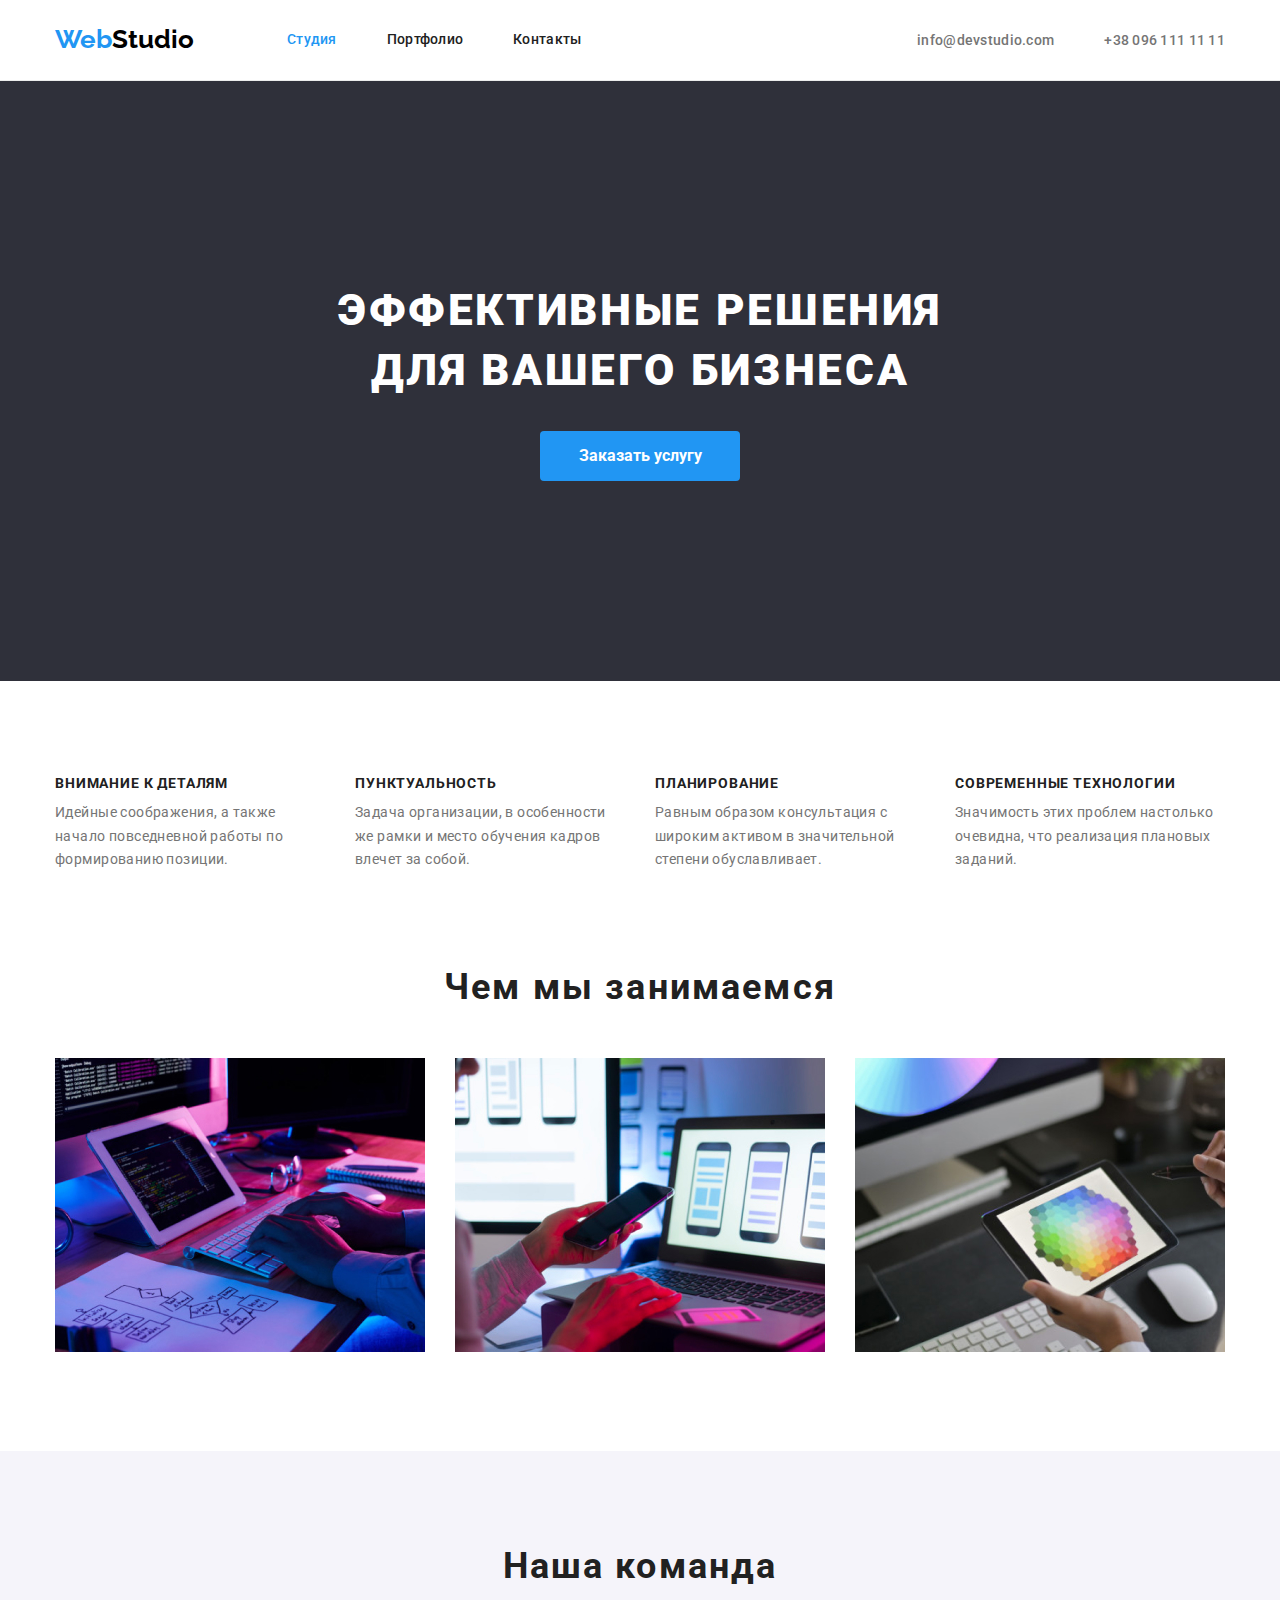
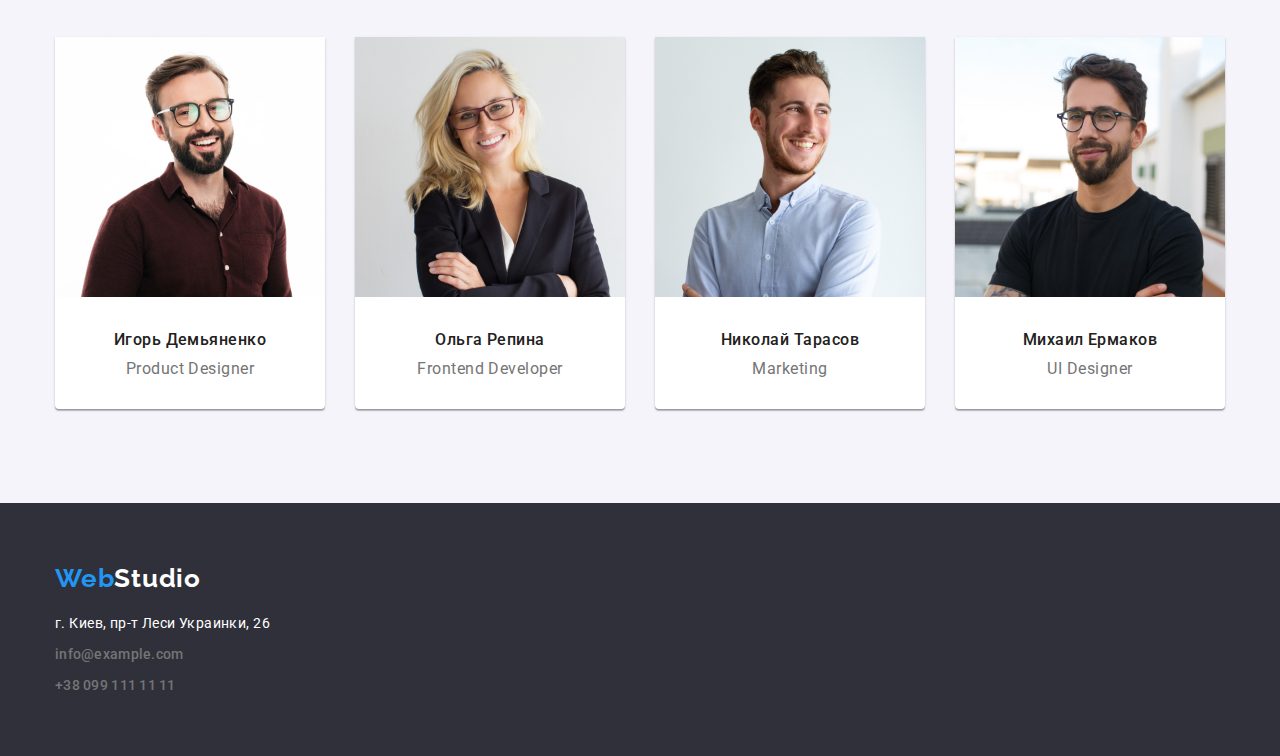
==== index.html @ 356b20d4 "Початок роботи" ====
<!DOCTYPE html>
<html lang="ru">
    <head>
        <meta charset="UTF-8" />
        <meta http-equiv="X-UA-Compatible" content="IE=edge" />
        <meta name="viewport" content="width=device-width, initial-scale=1.0" />
        <title>Document</title>
        <link
            href="https://fonts.googleapis.com/css2?family=Raleway:wght@700&family=Roboto:wght@400;500;700;900&display=swap"
            rel="stylesheet"
        />
        <link
            rel="stylesheet"
            href="https://cdnjs.cloudflare.com/ajax/libs/modern-normalize/1.0.0/modern-normalize.min.css"
        />
        <link rel="stylesheet" href="./css/styles.css" />
    </head>
    <body>
        <header class="page-header">
            <div class="container">
                <nav class="main-nav">
                    <a href="./index.html" class="logo"
                        ><span class="accent">Web</span>Studio</a
                    >

                    <ul class="site-nav">
                        <li class="site-item">
                            <a href="./index.html" class="link current"
                                >Студия</a
                            >
                        </li>
                        <li class="site-item">
                            <a href="./portfolio.html" class="link"
                                >Портфолио</a
                            >
                        </li>
                        <li class="site-item">
                            <a href="" class="link">Контакты</a>
                        </li>
                    </ul>
                    <ul class="contacts-nav">
                        <li class="contacts-item">
                            <a href="mailto:info@devstudio.com"
                                >info@devstudio.com</a
                            >
                        </li>
                        <li class="contacts-item">
                            <a href="tel:+380961111111">+38 096 111 11 11</a>
                        </li>
                    </ul>
                </nav>
            </div>
        </header>
        <main>
            <section class="hero-section">
                <div class="container">
                    <h1 class="hero-hover">
                        ЭФФЕКТИВНЫЕ РЕШЕНИЯ<br />
                        ДЛЯ ВАШЕГО БИЗНЕСА
                    </h1>
                    <button type="button" class="button-primary">
                        Заказать услугу
                    </button>
                </div>
            </section>
            <section class="properties-section">
                <div class="container">
                    <ul class="properties-list">
                        <li class="properties-item">
                            <div class="properties-details">
                                <h2 class="properties-section-title">
                                    ВНИМАНИЕ К ДЕТАЛЯМ
                                </h2>
                                <p class="properties-section-text">
                                    Идейные соображения, а также начало
                                    повседневной работы по формированию позиции.
                                </p>
                            </div>
                        </li>
                        <li class="properties-item">
                            <div class="properties-details">
                                <h2 class="properties-section-title">
                                    ПУНКТУАЛЬНОСТЬ
                                </h2>
                                <p class="properties-section-text">
                                    Задача организации, в особенности же рамки и
                                    место обучения кадров влечет за собой.
                                </p>
                            </div>
                        </li>
                        <li class="properties-item">
                            <div class="properties-details">
                                <h2 class="properties-section-title">
                                    ПЛАНИРОВАНИЕ
                                </h2>
                                <p class="properties-section-text">
                                    Равным образом консультация с широким
                                    активом в значительной степени
                                    обуславливает.
                                </p>
                            </div>
                        </li>
                        <li class="properties-item">
                            <div class="properties-details">
                                <h2 class="properties-section-title">
                                    СОВРЕМЕННЫЕ ТЕХНОЛОГИИ
                                </h2>
                                <p class="properties-section-text">
                                    Значимость этих проблем настолько очевидна,
                                    что реализация плановых заданий.
                                </p>
                            </div>
                        </li>
                    </ul>
                </div>
            </section>
            <section class="what-we-do">
                <div class="container">
                    <h2 class="info-hover">Чем мы занимаемся</h2>
                    <ul class="pictures">
                        <li class="picture">
                            <img
                                src="images/box1.jpg"
                                alt="Планшет и клавиатура"
                                width="370"
                                height="294"
                            />
                        </li>
                        <li class="picture">
                            <img
                                src="images/box2.jpg"
                                alt="Смартфон и ноутбук"
                                width="370"
                                height="294"
                            />
                        </li>
                        <li class="picture">
                            <img
                                src="images/box3.jpg"
                                alt="Планшет в руках"
                                width="370"
                                height="294"
                            />
                        </li>
                    </ul>
                </div>
            </section>
            <section class="our-team">
                <div class="container">
                    <h2 class="team-hover">Наша команда</h2>
                    <ul class="team">
                        <li class="co-worker">
                            <img
                                src="images/Игорь-Демьяненко.jpg"
                                alt="Игорь Демьяненко"
                                width="270"
                                height="260"
                            />
                            <div class="info-content">
                                <h3 class="name-title">Игорь Демьяненко</h3>
                                <p class="profession">Product Designer</p>
                            </div>
                        </li>
                        <li class="co-worker">
                            <img
                                src="images/Ольга-Репина.jpg"
                                alt="Ольга Репина"
                                width="270"
                                height="260"
                            />
                            <div class="info-content">
                                <h3 class="name-title">Ольга Репина</h3>
                                <p class="profession">Frontend Developer</p>
                            </div>
                        </li>
                        <li class="co-worker">
                            <img
                                src="images/Николай-Тарасов.jpg"
                                alt="Николай Тарасов"
                                width="270"
                                height="260"
                            />
                            <div class="info-content">
                                <h3 class="name-title">Николай Тарасов</h3>
                                <p class="profession">Marketing</p>
                            </div>
                        </li>
                        <li class="co-worker">
                            <img
                                src="images/Михаил-Ермаков.jpg"
                                alt="Михаил Ермаков"
                                width="270"
                                height="260"
                            />
                            <div class="info-content">
                                <h3 class="name-title">Михаил Ермаков</h3>
                                <p class="profession">UI Designer</p>
                            </div>
                        </li>
                    </ul>
                </div>
            </section>
        </main>
        <footer class="page-footer">
            <div class="container">
                <div class="footer-decoration">
                    <a href="./index.html" class="logo"
                        ><span class="accent">Web</span>Studio</a
                    >

                    <address class="text">
                        <p class="footer-contacts-nav">
                            г. Киев, пр-т Леси Украинки, 26
                        </p>

                        <p class="footer-contacts-nav">
                            <a class="nav-link" href="mailto:info@example.com"
                                >info@example.com</a
                            >
                        </p>

                        <p class="footer-contacts-nav">
                            <a class="nav-link" href="tel:+380961111111"
                                >+38 099 111 11 11</a
                            >
                        </p>
                    </address>
                </div>
            </div>
        </footer>
    </body>
</html>
---- css/styles.css ----
/* цвет основного текста #212121 */
/* вторичный цвет текста #757575 */
/* белый #FFFFFF */
/* акцент #2196F3 */
/* чорный текст логотипа #000000 */

:root {
    --primary-text-color: #212121;
    --title-text-color: #212121;
    --subtitle-text-color: #757575;
    --accent-color: #2196f3;
    --body-backgrownd: #ffffff;
    --footer-backgrownd: #2f303a;
    --footer-text-color: #ffffff;
    --button-backgrownd: #f5f4fa;
}

body {
    background-color: var(--body-backgrownd);
    color: var(--primary-text-color);
    font-family: 'Roboto', 'Nunito', sans-serif;
    margin-left: auto;
    margin-right: auto;
}

.container {
    box-sizing: border-box;
    width: 1200px;
    padding-right: 15px;
    padding-left: 15px;

    margin-left: auto;
    margin-right: auto;
}
/* Хедер */

.page-header {
    border-bottom: 1px solid #ececec;
}

.main-nav {
    display: flex;
    align-items: center;
}

.logo {
    color: #000000;
    font-family: Raleway, sans-serif;
    font-weight: bold;
    font-size: 26px;
    line-height: 1.2;
    text-decoration: none;
}

.logo > .accent {
    color: var(--accent-color);
}

.site-nav {
    display: flex;
    list-style-type: none;
    margin-left: 93px;
    margin-top: 0px;
    margin-bottom: 0px;
    padding-left: 0px;
}

.contacts-nav {
    display: flex;
    margin-left: auto;
    list-style-type: none;
}

.contacts-nav .contacts-item + .contacts-item {
    margin-left: 50px;
}

.site-item {
    margin-right: 50px;
}
.site-nav .site-item:last-child {
    margin-right: 0;
}
.site-nav a {
    display: block;
    color: var(--title-text-color);
    font-family: Roboto;
    font-weight: 500;
    font-size: 14px;
    line-height: 1.14;
    letter-spacing: 0.02em;
    text-decoration: none;
    padding-bottom: 32px;
    padding-top: 32px;
}
.site-nav a:hover {
    color: var(--accent-color);
}

.site-nav a:focus {
    color: var(--accent-color);
}

.site-nav .link.current {
    color: var(--accent-color);
}
.contacts-nav a {
    color: var(--subtitle-text-color);
    font-family: Roboto;
    font-weight: 500;
    font-size: 14px;
    line-height: 1.14;
    letter-spacing: 0.02em;
    text-decoration: none;
}

.contacts-nav a:hover {
    color: var(--accent-color);
}

/* Hero Section*/

.hero-section {
    background-color: var(--footer-backgrownd);
    text-align: center;
    display: flex;
    justify-content: center;
    align-items: center;
}

.hero-hover {
    color: #ffffff;
    font-style: normal;
    font-weight: 900;
    font-size: 44px;
    line-height: 1.36;
    letter-spacing: 0.06em;
    margin-top: 200px;
    margin-bottom: 30px;
}

/*Prorerties*/

.properties-list {
    list-style-type: none;
    display: flex;
    margin-top: 0px;
    margin-bottom: 0px;
    padding-left: 0px;
    padding-top: 94px;
    padding-bottom: 94px;
    justify-content: space-between;
}

.properties-item {
    padding-right: 30px;
}
.properties-list .properties-item:last-child {
    padding-right: 0px;
}
.properties-section-title {
    color: var(--title-text-color);
    font-weight: bold;
    font-size: 14px;
    line-height: 1.17;
    letter-spacing: 0.06em;
    margin-top: 0px;
    margin-bottom: 10px;
}
.properties-section-text {
    color: var(--subtitle-text-color);
    font-size: 14px;
    line-height: 1.7;
    letter-spacing: 0.03em;
    margin: 0px;
}
.properties-details {
    width: 270px;
}

/*What we do*/

.info-hover {
    color: var(--title-text-color);
    font-style: normal;
    font-weight: 700;
    font-size: 36px;
    line-height: 1.17;
    letter-spacing: 0.06em;
    text-align: center;

    padding-bottom: 50px;
    margin-top: 0px;
    margin-bottom: 0px;
}
.pictures {
    list-style-type: none;
    display: flex;
    padding-left: 0px;
    margin-bottom: 0px;
    margin-top: 0px;
    padding-bottom: 94px;
}

.picture {
    padding-right: 30px;
    padding-left: 0px;
}

.pictures .picture:last-child {
    padding-right: 0px;
}

/*Our team*/

.our-team {
    background-color: #f5f4fa;
}

.team-hover {
    color: var(--title-text-color);
    font-style: normal;
    font-weight: 700;
    font-size: 36px;
    line-height: 1.17;
    letter-spacing: 0.06em;
    text-align: center;
    margin-top: 0px;
    margin-bottom: 50px;
    padding-top: 94px;
}
.team {
    list-style-type: none;
    display: flex;
    margin-top: 0px;
    margin-bottom: 0px;
    padding-left: 0px;
    padding-bottom: 94px;
}

.team .co-worker:last-child {
    margin-right: 0px;
}

.co-worker {
    margin-right: 30px;
    background-color: #ffffff;
    box-shadow: 0px 1px 3px rgba(0, 0, 0, 0.12), 0px 1px 1px rgba(0, 0, 0, 0.14),
        0px 2px 1px rgba(0, 0, 0, 0.2);
    border-radius: 0px 0px 4px 4px;
}

.info-content {
    display: flex;
    flex-direction: column;
    align-items: center;
}
.name-title {
    color: var(--title-text-color);
    font-style: normal;
    font-weight: 500;
    font-size: 16px;
    line-height: 1.17;
    letter-spacing: 0.03em;
    display: inline-block;
    margin-top: 30px;
    margin-bottom: 10px;
}

.profession {
    color: var(--subtitle-text-color);
    font-style: normal;
    font-weight: normal;
    font-size: 16px;
    line-height: 1.17;
    letter-spacing: 0.03em;
    margin-top: 0px;
    margin-bottom: 30px;
}

/* Button */
.button {
    color: var(--title-text-color);
    background-color: var(--button-backgrownd);
    font-weight: 500;
    font-size: 16px;
    line-height: 1.62;
    cursor: pointer;
    border-radius: 4px;
    padding-left: 22px;
    padding-right: 22px;
    padding-top: 6px;
    padding-bottom: 6px;
    border: 0px;
}
.button:hover,
.button:focus {
    color: #ffffff;
    background-color: var(--accent-color);
}

.button-primary {
    color: #ffffff;
    background-color: var(--accent-color);
    font-weight: 700;
    font-size: 16px;
    line-height: 1.87;
    cursor: pointer;
    width: 200px;
    border-radius: 4px;
    border: none;
    display: flexbox;
    margin-bottom: 200px;
    padding-top: 10px;
    padding-bottom: 10px;
}

.portfolio-button {
    padding-right: 8px;
    border-radius: 4px;
}

/*Footer*/

.page-footer {
    background-color: var(--footer-backgrownd);
}

.footer-decoration {
    padding-top: 60px;
    padding-bottom: 60px;
}
.footer-decoration > .logo {
    color: var(--footer-text-color);
    font-family: Raleway;
    font-weight: bold;
    font-size: 26px;
    line-height: 1.17;
    letter-spacing: 0.03em;
}
.footer-decoration > .text {
    color: var(--footer-text-color);
    font-style: normal;
    font-size: 14px;
    line-height: 1.55;
    letter-spacing: 0.03em;
}
.text {
    display: flex;
    flex-direction: column;
}
.text .footer-contacts-nav:last-child {
    padding-bottom: 0px;
}
.text .footer-contacts-nav:first-child {
    padding-top: 20px;
}
.footer-decoration > .contacts-nav {
    color: rgba(255, 255, 255, 0.6);
    font-style: normal;
    font-weight: normal;
    font-size: 14px;
    line-height: 1.7;
    letter-spacing: 0.03em;
}
.footer-contacts-nav a {
    color: var(--subtitle-text-color);
    font-family: Roboto;
    font-weight: 500;
    font-size: 14px;
    line-height: 1.14;
    letter-spacing: 0.02em;
    text-decoration: none;
    padding-bottom: 9px;
    margin-bottom: 9px;
}

.footer-contacts-nav {
    padding-left: 0px;
    list-style-type: none;
    margin-bottom: 0px;
    margin-top: 0px;
    padding-bottom: 9px;
}

.footer-contacts-nav .nav-link:last-child {
    padding-bottom: 0px;
}

.footer-list .footer-contacts-nav:last-child {
    padding-bottom: 0px;
}

.footer-list:first-child {
    color: var(--footer-text-color);
    font-style: normal;
    font-size: 14px;
    line-height: 1.7;
    letter-spacing: 0.03em;
}

.footer-contacts-nav a:hover {
    color: var(--accent-color);
}

.footer-list {
    display: flex;
    flex-direction: column;
    margin-bottom: 0px;
    padding-top: 20px;
}

/*Portfolio buttons*/

.portfolio-buttons {
    list-style-type: none;
    display: flex;
    justify-content: center;
    width: 1170px;
    padding-top: 94px;
    padding-bottom: 50px;
    margin-top: 0px;
    margin-bottom: 0px;
    padding-left: 0px;
}
.portfolio-button {
    padding-left: 8px;
    padding-right: 0px;
}
.portfolio-buttons .portfolio-button:first-child {
    padding-left: 0px;
}

/*Portfolio*/

.portfolio-list {
    list-style-type: none;
    display: flex;
    flex-wrap: wrap;
    padding-left: 0px;
    margin-top: 0px;
    margin-bottom: 0px;
    padding-bottom: 94px;
}

.portfolio-item {
    width: 370px;
    margin-right: 30px;
    margin-bottom: 30px;
}
.portfolio-item:nth-child(3n) {
    margin-right: 0;
}

.portfolio-item:nth-last-child(-n + 3) {
    margin-bottom: 0px;
}

.portfolio-card-title {
    color: var(--title-text-color);
    font-weight: bold;
    font-size: 18px;
    line-height: 2;
    letter-spacing: 0.06em;
    margin: 0px;
}

.portfolio-card-subtitle {
    color: var(--subtitle-text-color);
    font-size: 16px;
    line-height: 1.9;
    letter-spacing: 0.03em;
    margin: 0px;
}

.portfolio a {
    text-decoration: none;
}

.visually-hidden {
    margin: 0px;
}

.card-content {
    background: #ffffff;
    border-bottom: 1px solid #eeeeee;
    border-left: 1px solid #eeeeee;
    border-right: 1px solid #eeeeee;
    box-sizing: border-box;
    padding-left: 24px;
    padding-right: 24px;
    padding-top: 20px;
    padding-bottom: 20px;
}

.card-image {
    display: block;
}
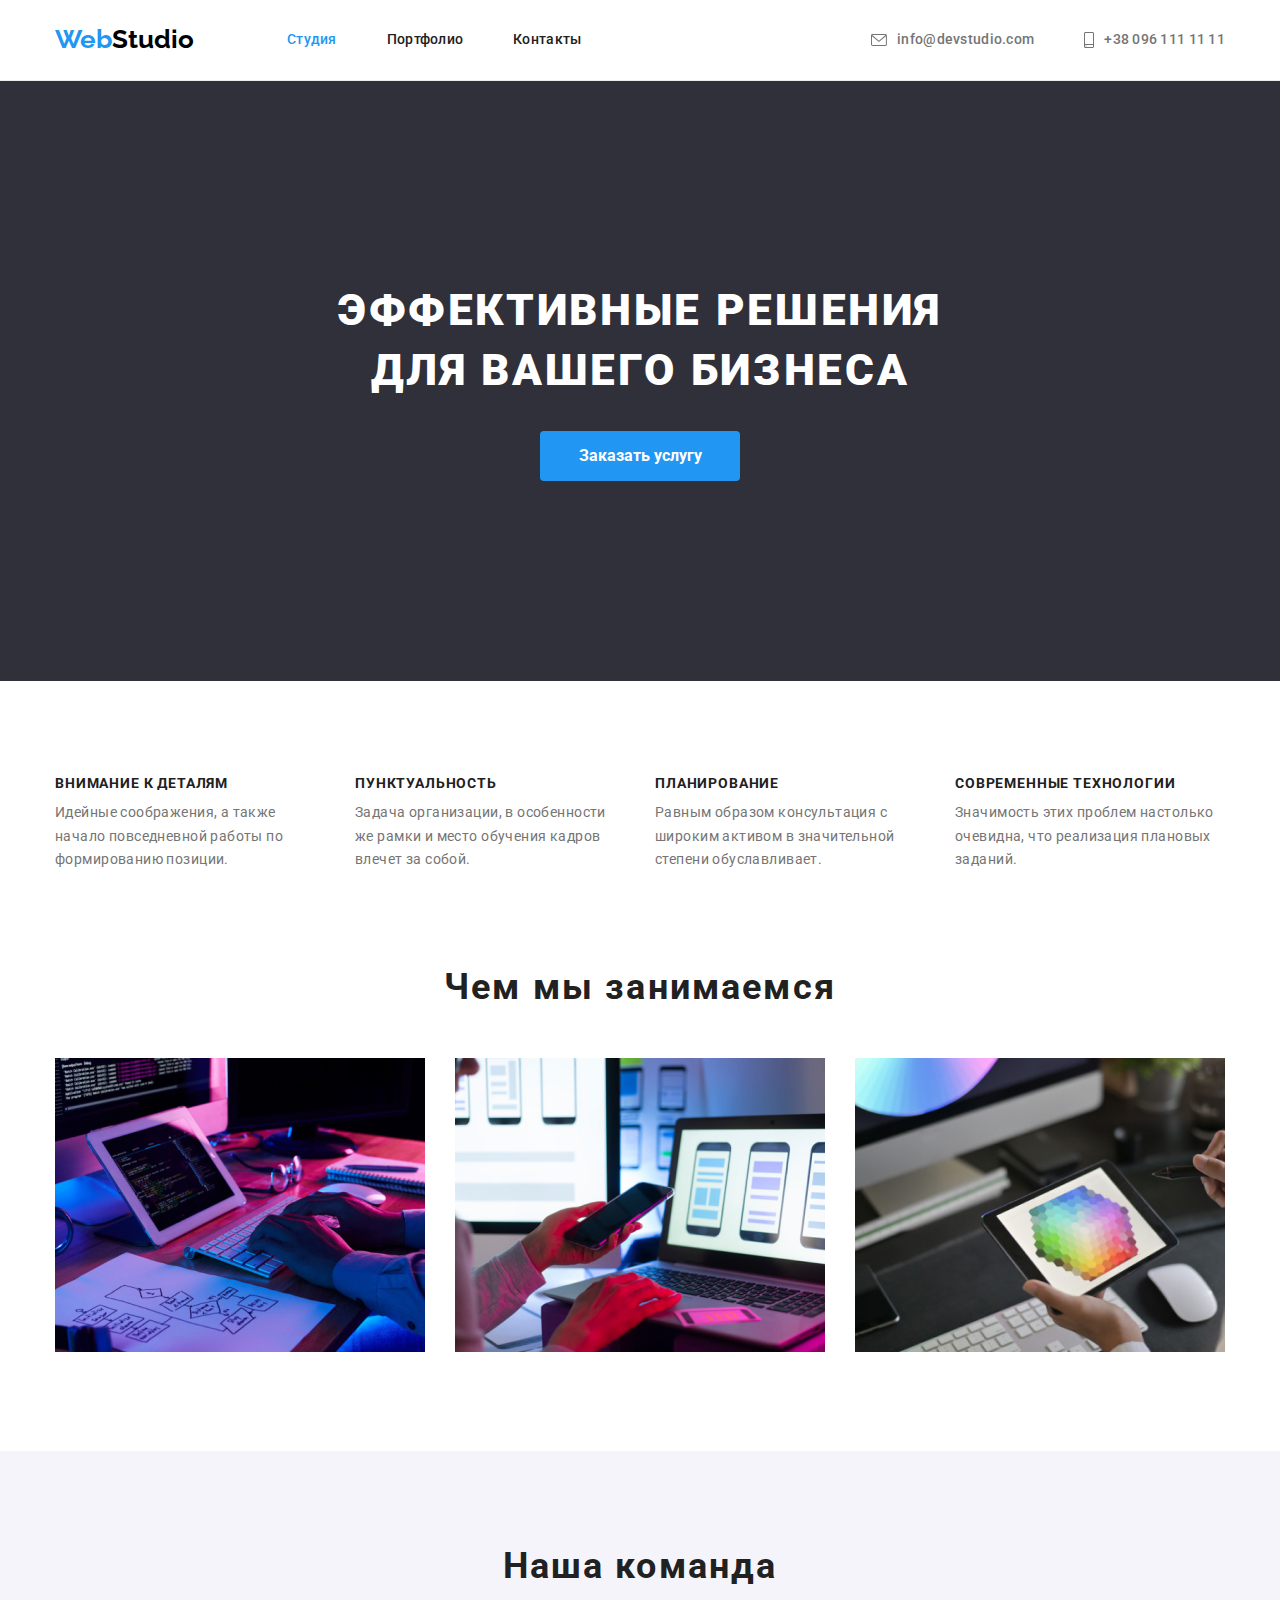
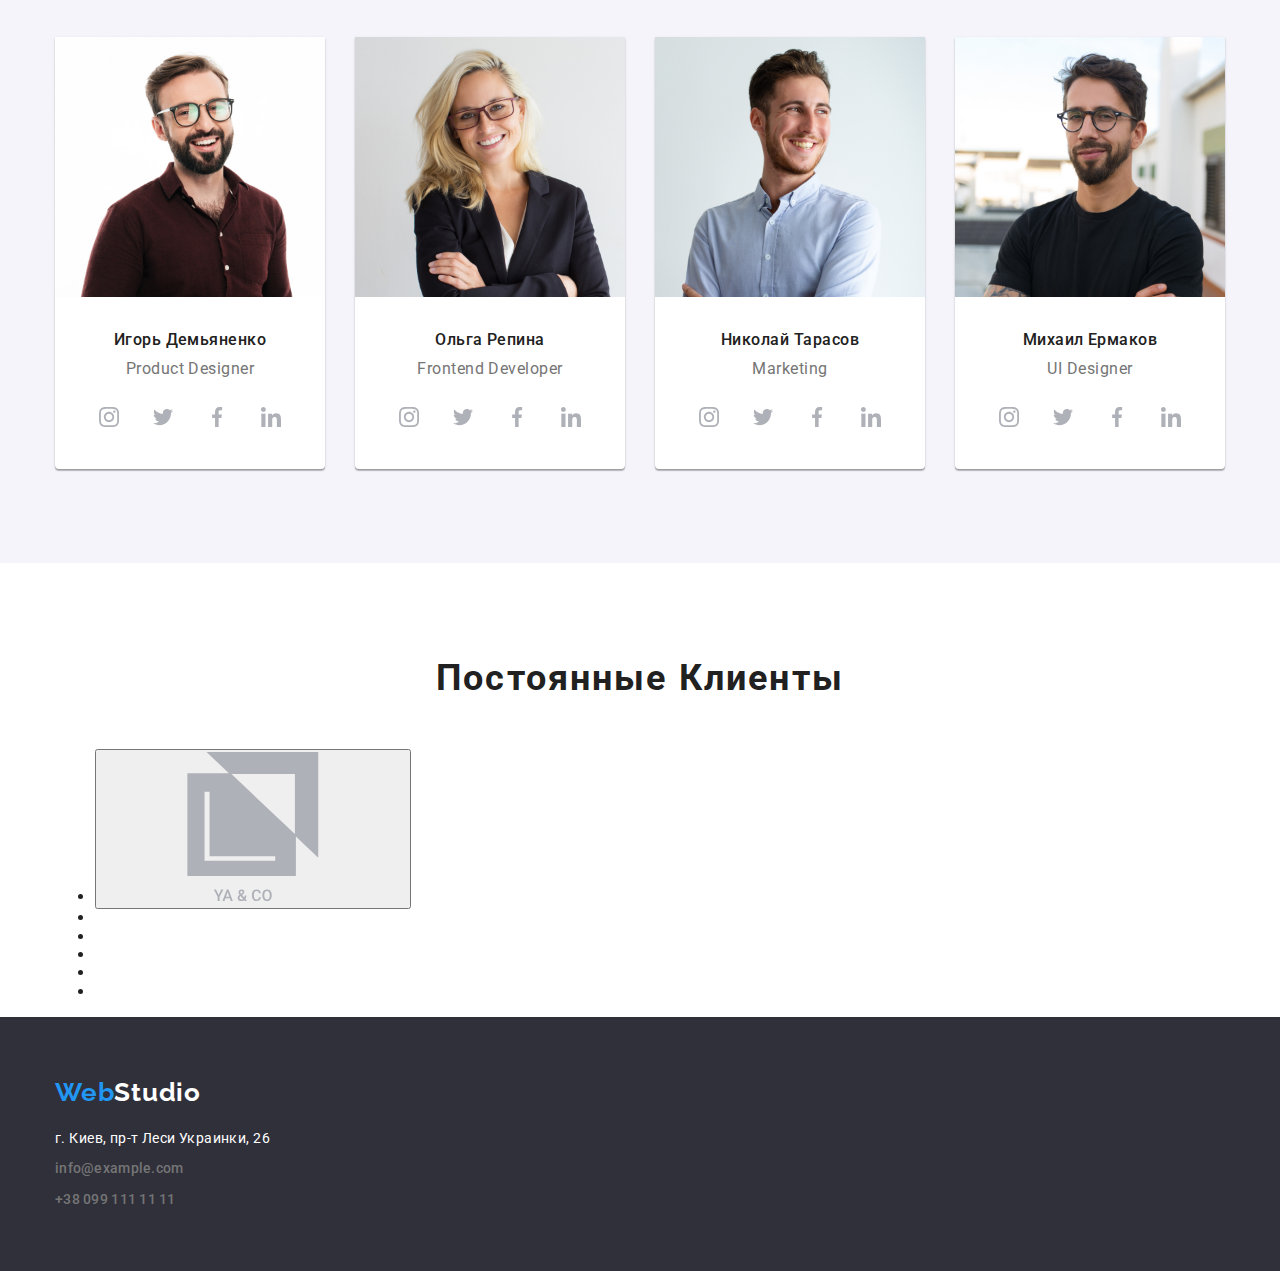
==== commit 494d13d4: "Готовий хедер і наша команда" ====
--- a/index.html
+++ b/index.html
@@ -40,12 +40,14 @@
                     </ul>
                     <ul class="contacts-nav">
                         <li class="contacts-item">
-                            <a href="mailto:info@devstudio.com"
-                                >info@devstudio.com</a
+                            <a href="mailto:info@devstudio.com" class="contacts-nav-link" aria-label="mailto"
+                                ><svg class="contacts-nav-icon-mailto"><use href="./images/symbol-defs.svg#icon-envelope"></svg>
+                                info@devstudio.com</a
                             >
                         </li>
                         <li class="contacts-item">
-                            <a href="tel:+380961111111">+38 096 111 11 11</a>
+                            <a href="tel:+380961111111" class="contacts-nav-link" aria-label="phonenumber">
+                                <svg class="contacts-nav-icon-phonenumber"><use href="./images/symbol-defs.svg#icon-smartphone"></svg>+38 096 111 11 11</a>
                         </li>
                     </ul>
                 </nav>
@@ -160,6 +162,50 @@
                                 <h3 class="name-title">Игорь Демьяненко</h3>
                                 <p class="profession">Product Designer</p>
                             </div>
+                            <ul class="co-worker-sotials">
+                                <li class="co-worker-sotials-item">
+                                    <a
+                                        href="#"
+                                        class="co-worker-sotials-link"
+                                        aria-label="instagram"
+                                    >
+                                        <svg class="co-worker-sotial-icon">
+                                            <use
+                                            href="./images/symbol-defs.svg#icon-instagram">
+                                        </svg>
+                                    </a>
+                                </li>
+                                <li class="co-worker-sotials-item"> <a
+                                        href="#"
+                                        class="co-worker-sotials-link"
+                                        aria-label="twitter"
+                                    >
+                                        <svg class="co-worker-sotial-icon">
+                                            <use
+                                            href="./images/symbol-defs.svg#icon-twitter">
+                                        </svg>
+                                    </a></li>
+                                <li class="co-worker-sotials-item"><a
+                                        href="#"
+                                        class="co-worker-sotials-link"
+                                        aria-label="facebook"
+                                    >
+                                        <svg class="co-worker-sotial-icon">
+                                            <use
+                                            href="./images/symbol-defs.svg#icon-facebook">
+                                        </svg>
+                                    </a></li>
+                                <li class="co-worker-sotials-item"><a
+                                        href="#"
+                                        class="co-worker-sotials-link"
+                                        aria-label="linkedin"
+                                    >
+                                        <svg class="co-worker-sotial-icon">
+                                            <use
+                                            href="./images/symbol-defs.svg#icon-linkedin">
+                                        </svg>
+                                    </a></li>
+                            </ul>
                         </li>
                         <li class="co-worker">
                             <img
@@ -172,6 +218,50 @@
                                 <h3 class="name-title">Ольга Репина</h3>
                                 <p class="profession">Frontend Developer</p>
                             </div>
+                            <ul class="co-worker-sotials">
+                                <li class="co-worker-sotials-item">
+                                    <a
+                                        href="#"
+                                        class="co-worker-sotials-link"
+                                        aria-label="instagram"
+                                    >
+                                        <svg class="co-worker-sotial-icon">
+                                            <use
+                                            href="./images/symbol-defs.svg#icon-instagram">
+                                        </svg>
+                                    </a>
+                                </li>
+                                <li class="co-worker-sotials-item"> <a
+                                        href="#"
+                                        class="co-worker-sotials-link"
+                                        aria-label="twitter"
+                                    >
+                                        <svg class="co-worker-sotial-icon">
+                                            <use
+                                            href="./images/symbol-defs.svg#icon-twitter">
+                                        </svg>
+                                    </a></li>
+                                <li class="co-worker-sotials-item"><a
+                                        href="#"
+                                        class="co-worker-sotials-link"
+                                        aria-label="facebook"
+                                    >
+                                        <svg class="co-worker-sotial-icon">
+                                            <use
+                                            href="./images/symbol-defs.svg#icon-facebook">
+                                        </svg>
+                                    </a></li>
+                                <li class="co-worker-sotials-item"><a
+                                        href="#"
+                                        class="co-worker-sotials-link"
+                                        aria-label="linkedin"
+                                    >
+                                        <svg class="co-worker-sotial-icon">
+                                            <use
+                                            href="./images/symbol-defs.svg#icon-linkedin">
+                                        </svg>
+                                    </a></li>
+                            </ul>
                         </li>
                         <li class="co-worker">
                             <img
@@ -184,6 +274,50 @@
                                 <h3 class="name-title">Николай Тарасов</h3>
                                 <p class="profession">Marketing</p>
                             </div>
+                            <ul class="co-worker-sotials">
+                                <li class="co-worker-sotials-item">
+                                    <a
+                                        href="#"
+                                        class="co-worker-sotials-link"
+                                        aria-label="instagram"
+                                    >
+                                        <svg class="co-worker-sotial-icon">
+                                            <use
+                                            href="./images/symbol-defs.svg#icon-instagram">
+                                        </svg>
+                                    </a>
+                                </li>
+                                <li class="co-worker-sotials-item"> <a
+                                        href="#"
+                                        class="co-worker-sotials-link"
+                                        aria-label="twitter"
+                                    >
+                                        <svg class="co-worker-sotial-icon">
+                                            <use
+                                            href="./images/symbol-defs.svg#icon-twitter">
+                                        </svg>
+                                    </a></li>
+                                <li class="co-worker-sotials-item"><a
+                                        href="#"
+                                        class="co-worker-sotials-link"
+                                        aria-label="facebook"
+                                    >
+                                        <svg class="co-worker-sotial-icon">
+                                            <use
+                                            href="./images/symbol-defs.svg#icon-facebook">
+                                        </svg>
+                                    </a></li>
+                                <li class="co-worker-sotials-item"><a
+                                        href="#"
+                                        class="co-worker-sotials-link"
+                                        aria-label="linkedin"
+                                    >
+                                        <svg class="co-worker-sotial-icon">
+                                            <use
+                                            href="./images/symbol-defs.svg#icon-linkedin">
+                                        </svg>
+                                    </a></li>
+                            </ul>
                         </li>
                         <li class="co-worker">
                             <img
@@ -196,8 +330,73 @@
                                 <h3 class="name-title">Михаил Ермаков</h3>
                                 <p class="profession">UI Designer</p>
                             </div>
+                            <ul class="co-worker-sotials">
+                                <li class="co-worker-sotials-item">
+                                    <a
+                                        href="#"
+                                        class="co-worker-sotials-link"
+                                        aria-label="instagram"
+                                    >
+                                        <svg class="co-worker-sotial-icon">
+                                            <use
+                                            href="./images/symbol-defs.svg#icon-instagram">
+                                        </svg>
+                                    </a>
+                                </li>
+                                <li class="co-worker-sotials-item"> <a
+                                        href="#"
+                                        class="co-worker-sotials-link"
+                                        aria-label="twitter"
+                                    >
+                                        <svg class="co-worker-sotial-icon">
+                                            <use
+                                            href="./images/symbol-defs.svg#icon-twitter">
+                                        </svg>
+                                    </a></li>
+                                <li class="co-worker-sotials-item"><a
+                                        href="#"
+                                        class="co-worker-sotials-link"
+                                        aria-label="facebook"
+                                    >
+                                        <svg class="co-worker-sotial-icon">
+                                            <use
+                                            href="./images/symbol-defs.svg#icon-facebook">
+                                        </svg>
+                                    </a></li>
+                                <li class="co-worker-sotials-item"><a
+                                        href="#"
+                                        class="co-worker-sotials-link"
+                                        aria-label="linkedin"
+                                    >
+                                        <svg class="co-worker-sotial-icon">
+                                            <use
+                                            href="./images/symbol-defs.svg#icon-linkedin">
+                                        </svg>
+                                    </a></li>
+                            </ul>
                         </li>
                     </ul>
+                </div>
+            </section>
+            <section class="clients">
+                <div class="container">
+                <h2 class="clients-hover">Постоянные Клиенты</h2>
+                <ul class="clients-list">
+                    <li>
+                        <button>
+                            <svg>
+                                <use
+                                    href="./images/symbol-defs.svg#icon-group-1"
+                                ></use>
+                            </svg>
+                        </button>
+                    </li>
+                    <li></li>
+                    <li></li>
+                    <li></li>
+                    <li></li>
+                    <li></li>
+                </ul>
                 </div>
             </section>
         </main>
--- a/css/styles.css
+++ b/css/styles.css
@@ -114,10 +114,33 @@
     text-decoration: none;
 }
 
-.contacts-nav a:hover {
+.contacts-item {
+    list-style-type: none;
+    display: flex;
+    justify-content: center;
+}
+
+.contacts-nav-link {
+    background-color: var(--body-backgrownd);
+    display: flex;
+    justify-content: center;
+    align-items: center;
+    fill: currentColor;
+    color: var(--subtitle-text-color);
+}
+.contacts-nav-link:hover {
     color: var(--accent-color);
 }
-
+.contacts-nav-icon-mailto {
+    width: 16px;
+    height: 12px;
+    margin-right: 10px;
+}
+.contacts-nav-icon-phonenumber {
+    width: 10px;
+    height: 16px;
+    margin-right: 10px;
+}
 /* Hero Section*/
 
 .hero-section {
@@ -275,9 +298,41 @@
     line-height: 1.17;
     letter-spacing: 0.03em;
     margin-top: 0px;
-    margin-bottom: 30px;
-}
-
+    margin-bottom: 16px;
+}
+
+.co-worker-sotials {
+    list-style-type: none;
+    display: flex;
+    justify-content: center;
+    padding-left: 0px;
+    padding-bottom: 30px;
+}
+
+.co-worker-sotials-item + .co-worker-sotials-item {
+    margin-left: 10px;
+}
+
+.co-worker-sotials-link {
+    width: 44px;
+    height: 44px;
+    border-radius: 50%;
+    background-color: var(--body-backgrownd);
+    display: flex;
+    justify-content: center;
+    align-items: center;
+    fill: currentColor;
+    color: #afb1b8;
+}
+
+.co-worker-sotials-link:hover {
+    color: #ffffff;
+    background-color: var(--accent-color);
+}
+.co-worker-sotial-icon {
+    width: 20px;
+    height: 20px;
+}
 /* Button */
 .button {
     color: var(--title-text-color);
@@ -320,6 +375,21 @@
     border-radius: 4px;
 }
 
+/* Наши клиенты */
+
+.clients-hover {
+    color: var(--title-text-color);
+    font-style: normal;
+    font-weight: 700;
+    font-size: 36px;
+    line-height: 1.17;
+    letter-spacing: 0.06em;
+    text-align: center;
+    margin-top: 0px;
+    margin-bottom: 50px;
+    padding-top: 94px;
+}
+
 /*Footer*/
 
 .page-footer {
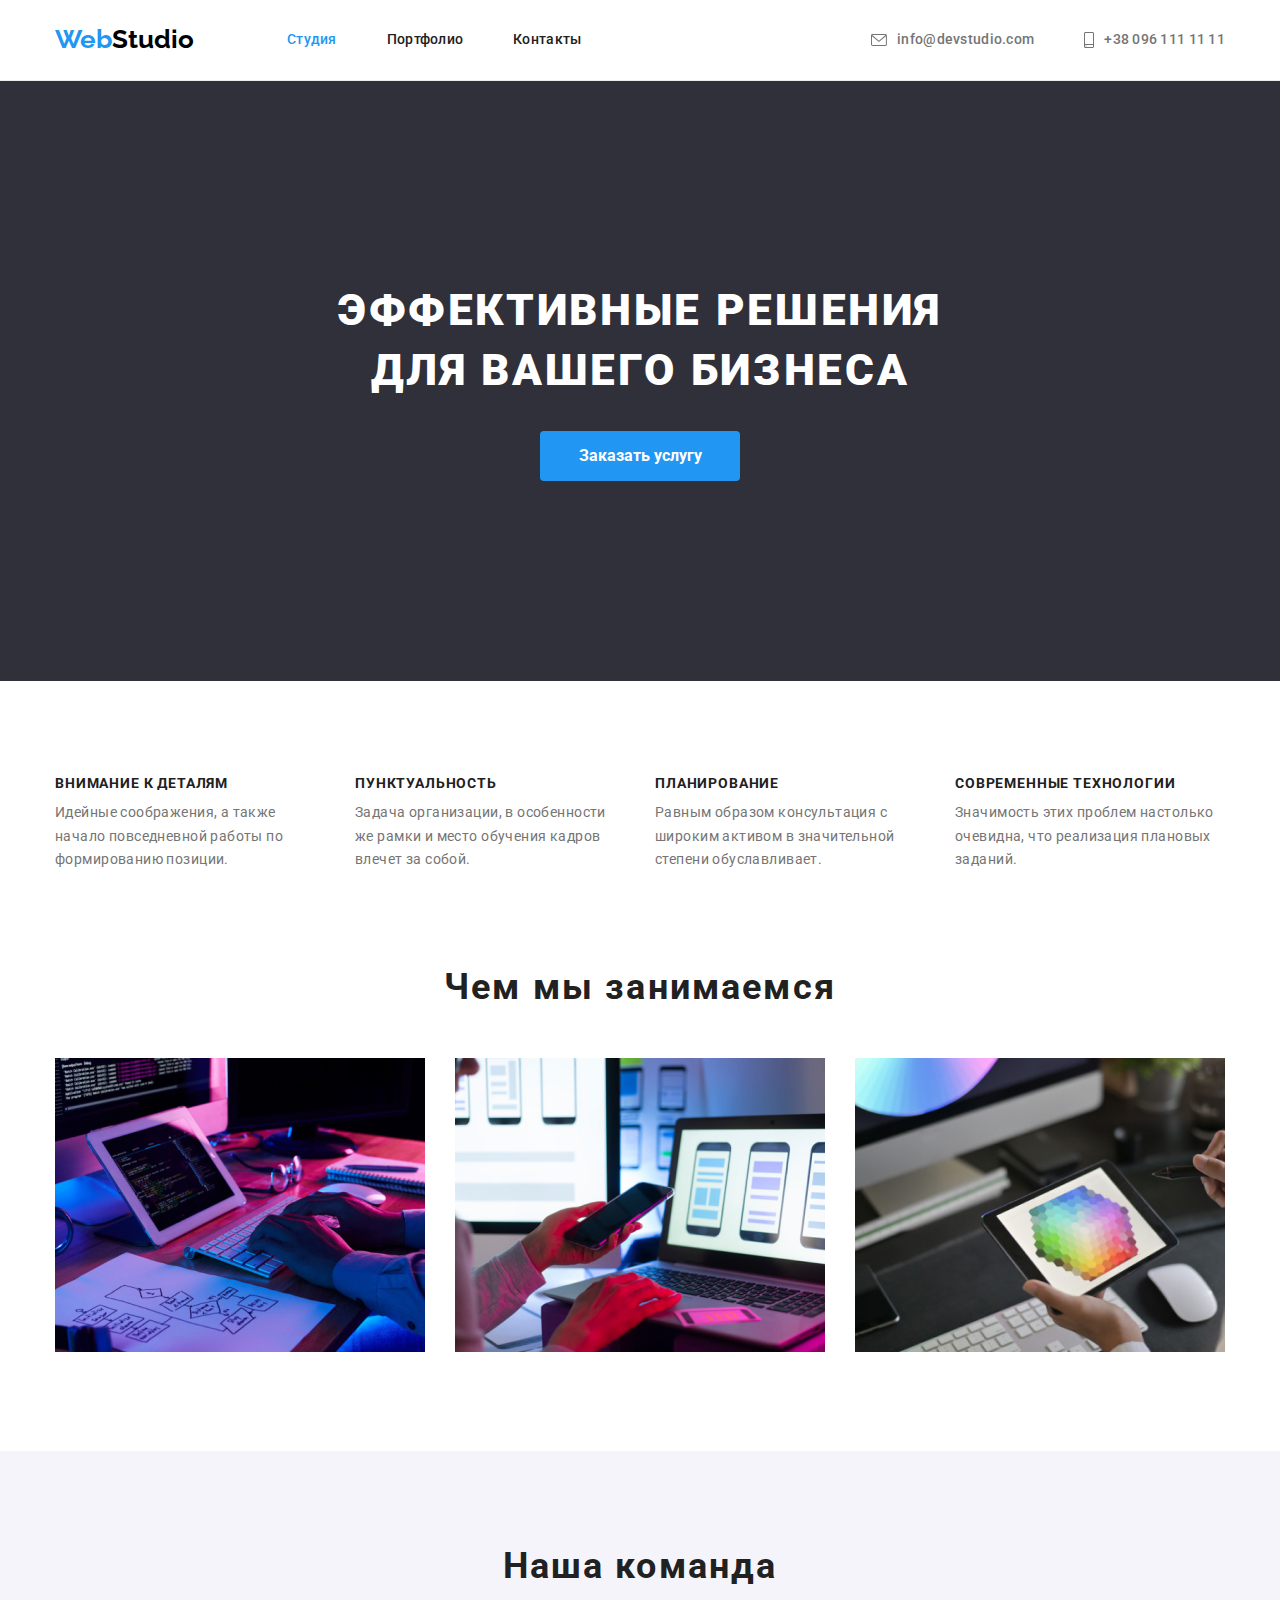
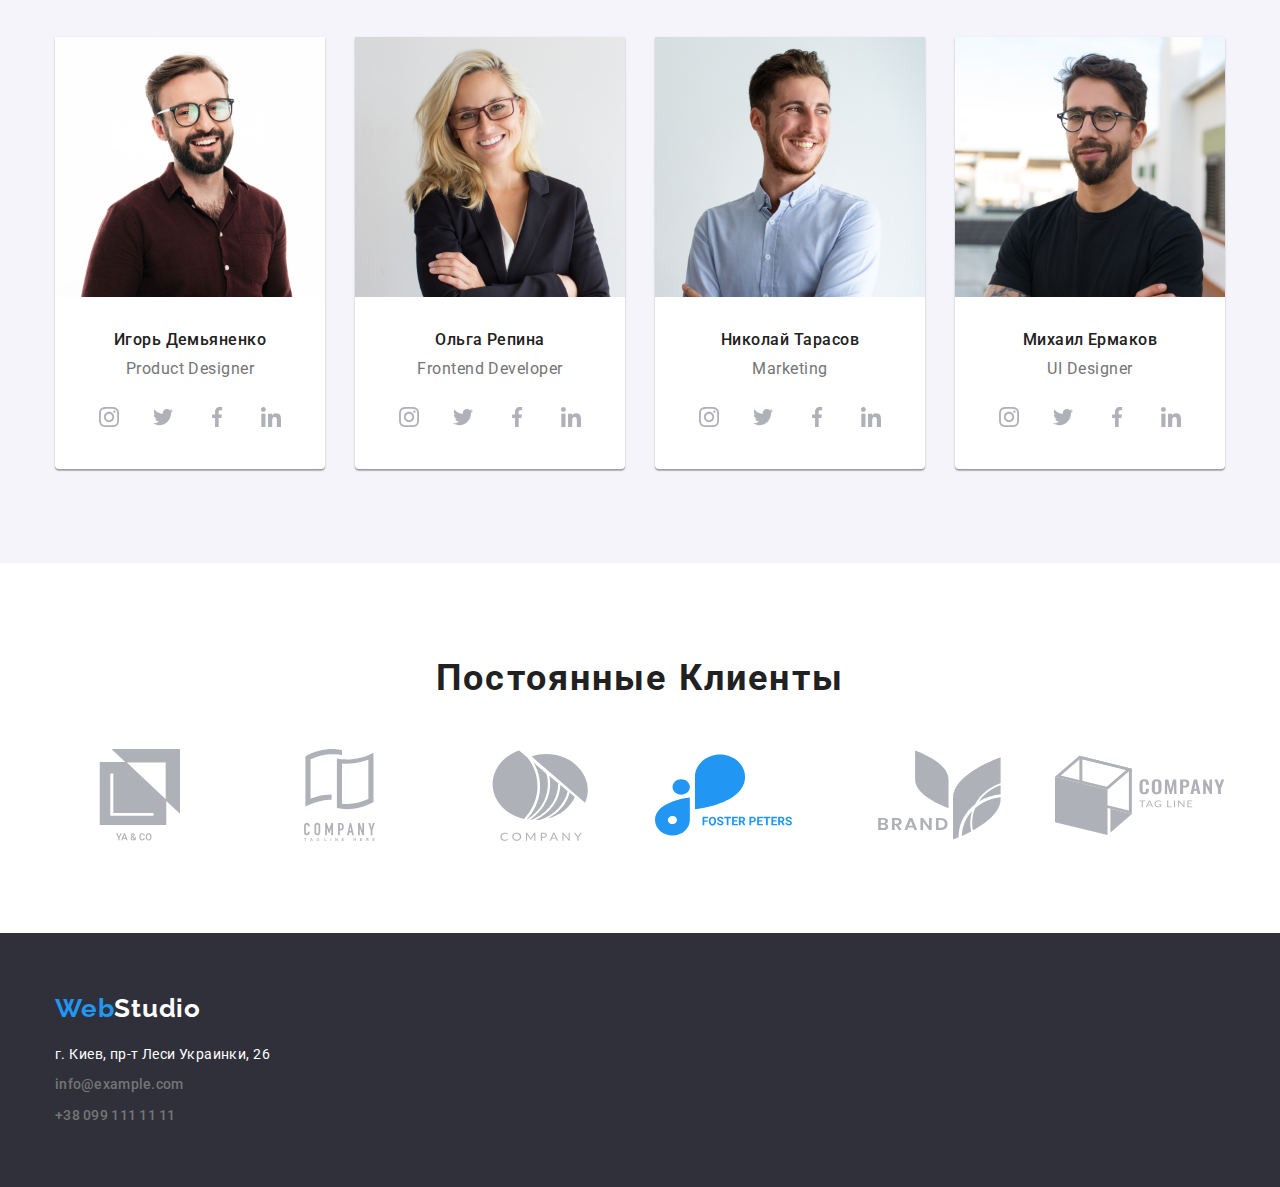
==== commit 4f65ba82: "Почав "наші клієнти"" ====
--- a/index.html
+++ b/index.html
@@ -382,20 +382,50 @@
                 <div class="container">
                 <h2 class="clients-hover">Постоянные Клиенты</h2>
                 <ul class="clients-list">
-                    <li>
-                        <button>
-                            <svg>
+                    <li class="clients-list-item">
+                        <a href="#" class="client-link" aria-label="client-1">
+                            <svg class="client-icon">
                                 <use
                                     href="./images/symbol-defs.svg#icon-group-1"
                                 ></use>
                             </svg>
-                        </button>
+                        </a>
                     </li>
-                    <li></li>
-                    <li></li>
-                    <li></li>
-                    <li></li>
-                    <li></li>
+                    <li class="clients-list-item"><a href="#" class="client-link" aria-label="client-2">
+                            <svg class="client-icon">
+                                <use
+                                    href="./images/symbol-defs.svg#icon-group-2"
+                                ></use>
+                            </svg>
+                        </a></li>
+                    <li class="clients-list-item"><a href="#" class="client-link" aria-label="client-3">
+                            <svg class="client-icon">
+                                <use
+                                    href="./images/symbol-defs.svg#icon-group-3"
+                                ></use>
+                            </svg>
+                        </a></li>
+                    <li class="clients-list-item"><a href="#" class="client-link" aria-label="client-4">
+                            <svg class="client-icon">
+                                <use
+                                    href="./images/symbol-defs.svg#icon-group-4"
+                                ></use>
+                            </svg>
+                        </a></li>
+                    <li class="clients-list-item"><a href="#" class="client-link" aria-label="client-5">
+                            <svg class="client-icon">
+                                <use
+                                    href="./images/symbol-defs.svg#icon-group-5"
+                                ></use>
+                            </svg>
+                        </a></li>
+                    <li class="clients-list-item"><a href="#" class="client-link" aria-label="client-6">
+                            <svg class="client-icon">
+                                <use
+                                    href="./images/symbol-defs.svg#icon-group-6"
+                                ></use>
+                            </svg>
+                        </a></li>
                 </ul>
                 </div>
             </section>
--- a/css/styles.css
+++ b/css/styles.css
@@ -390,6 +390,27 @@
     padding-top: 94px;
 }
 
+.clients-list {
+    list-style-type: none;
+    display: flex;
+    justify-content: center;
+    padding-bottom: 88px;
+    padding-left: 0px;
+    margin: 0px;
+}
+
+.client-icon {
+    width: 170px;
+    height: 92px;
+    fill: darkblue;
+}
+.clients-list-item + .clients-list-item {
+    margin-left: 30px;
+}
+.clients-list-item {
+    border: 1px;
+    border-color: #afb1b8;
+}
 /*Footer*/
 
 .page-footer {
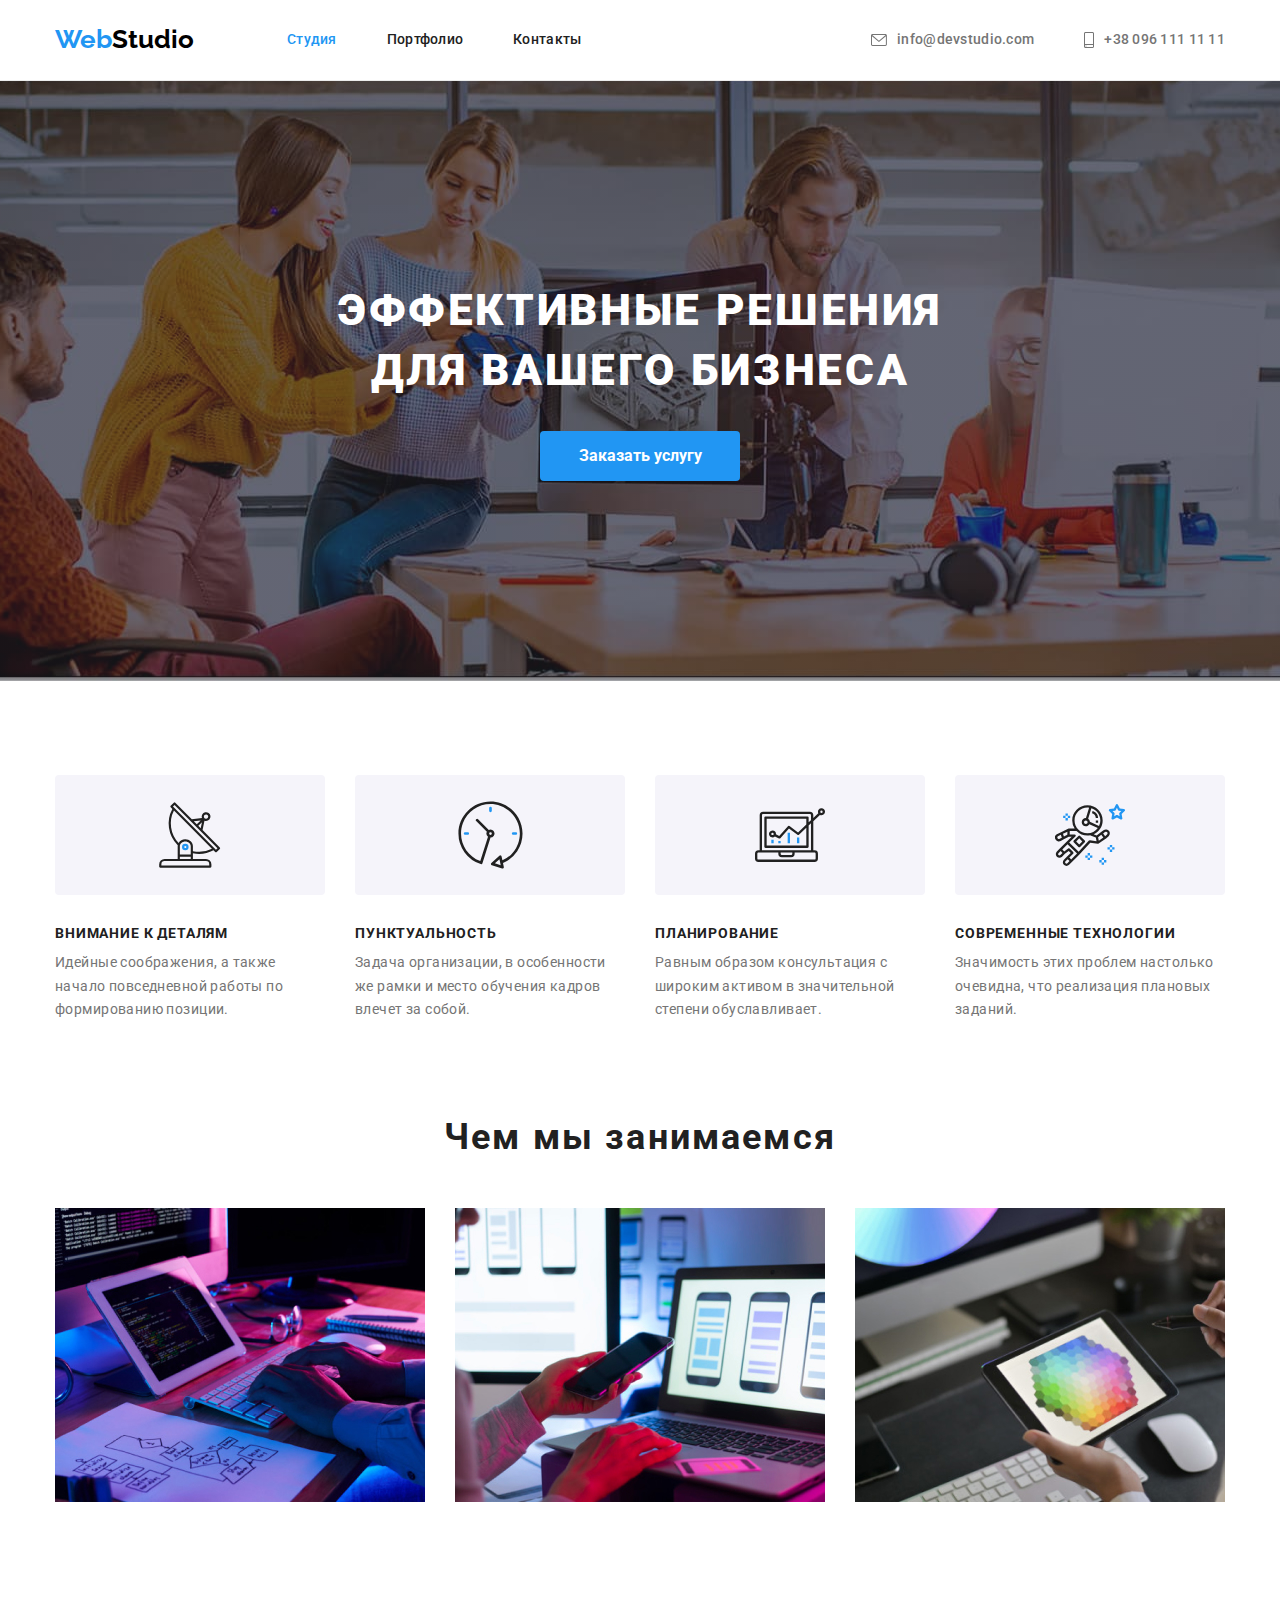
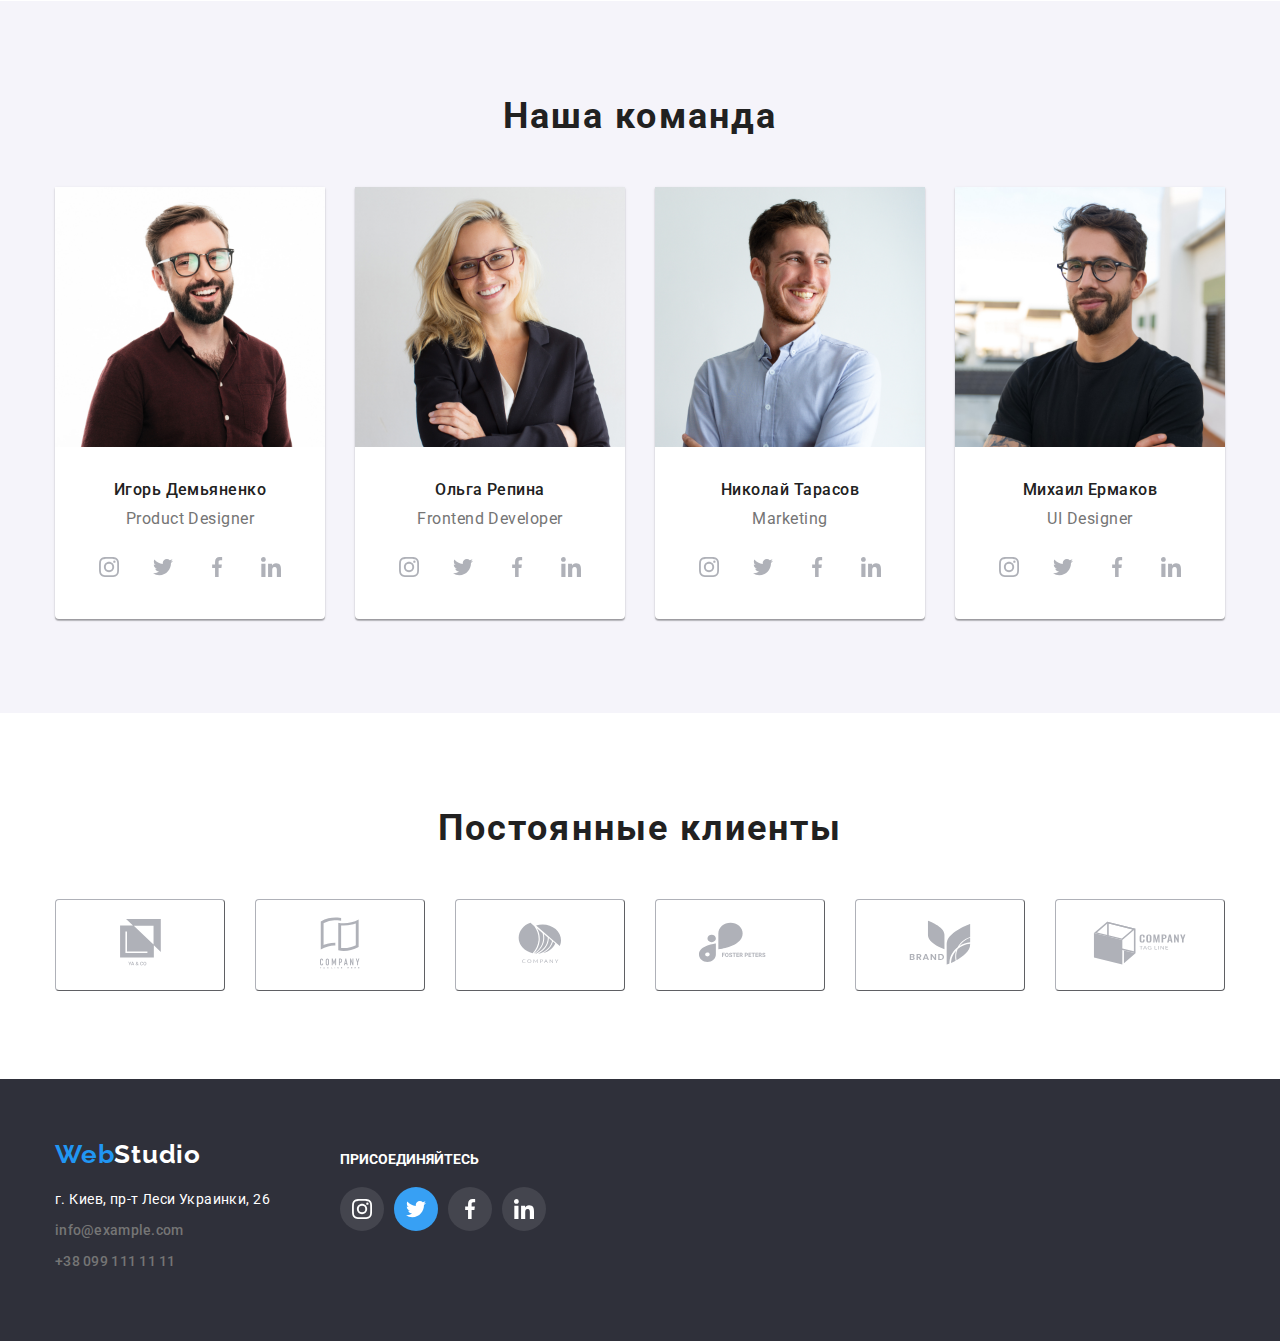
==== commit f79c2cc2: "Практично все" ====
--- a/index.html
+++ b/index.html
@@ -41,13 +41,13 @@
                     <ul class="contacts-nav">
                         <li class="contacts-item">
                             <a href="mailto:info@devstudio.com" class="contacts-nav-link" aria-label="mailto"
-                                ><svg class="contacts-nav-icon-mailto"><use href="./images/symbol-defs.svg#icon-envelope"></svg>
+                                ><svg class="contacts-nav-icon-mailto"><use href="./images/symbol-defs2.svg#icon-envelope"></svg>
                                 info@devstudio.com</a
                             >
                         </li>
                         <li class="contacts-item">
                             <a href="tel:+380961111111" class="contacts-nav-link" aria-label="phonenumber">
-                                <svg class="contacts-nav-icon-phonenumber"><use href="./images/symbol-defs.svg#icon-smartphone"></svg>+38 096 111 11 11</a>
+                                <svg class="contacts-nav-icon-phonenumber"><use href="./images/symbol-defs2.svg#icon-smartphone"></svg>+38 096 111 11 11</a>
                         </li>
                     </ul>
                 </nav>
@@ -70,6 +70,12 @@
                     <ul class="properties-list">
                         <li class="properties-item">
                             <div class="properties-details">
+                                <div class="properties-logo">
+                                    <svg class="properties-icon" width="65.3px" hight="70px">
+                                            <use
+                                            href="./images/symbol-defs2.svg#icon-antenna-1">
+                                        </svg>                                    
+                                </div>
                                 <h2 class="properties-section-title">
                                     ВНИМАНИЕ К ДЕТАЛЯМ
                                 </h2>
@@ -81,6 +87,12 @@
                         </li>
                         <li class="properties-item">
                             <div class="properties-details">
+                                <div class="properties-logo">
+                                    <svg class="properties-icon" width="67px" hight="70px">
+                                            <use
+                                            href="./images/symbol-defs2.svg#icon-clock-1">
+                                        </svg>                                    
+                                </div>
                                 <h2 class="properties-section-title">
                                     ПУНКТУАЛЬНОСТЬ
                                 </h2>
@@ -92,6 +104,12 @@
                         </li>
                         <li class="properties-item">
                             <div class="properties-details">
+                                <div class="properties-logo">
+                                    <svg class="properties-icon" width="70px" hight="53.7px">
+                                            <use
+                                            href="./images/symbol-defs2.svg#icon-diagram-1">
+                                        </svg>                                    
+                                </div>
                                 <h2 class="properties-section-title">
                                     ПЛАНИРОВАНИЕ
                                 </h2>
@@ -104,6 +122,12 @@
                         </li>
                         <li class="properties-item">
                             <div class="properties-details">
+                                <div class="properties-logo">
+                                    <svg class="properties-icon" width="70px" hight="70px">
+                                            <use
+                                            href="./images/symbol-defs2.svg#icon-astronaut-1">
+                                        </svg>                                    
+                                </div>
                                 <h2 class="properties-section-title">
                                     СОВРЕМЕННЫЕ ТЕХНОЛОГИИ
                                 </h2>
@@ -171,7 +195,7 @@
                                     >
                                         <svg class="co-worker-sotial-icon">
                                             <use
-                                            href="./images/symbol-defs.svg#icon-instagram">
+                                            href="./images/symbol-defs2.svg#icon-instagram">
                                         </svg>
                                     </a>
                                 </li>
@@ -182,7 +206,7 @@
                                     >
                                         <svg class="co-worker-sotial-icon">
                                             <use
-                                            href="./images/symbol-defs.svg#icon-twitter">
+                                            href="./images/symbol-defs2.svg#icon-twitter">
                                         </svg>
                                     </a></li>
                                 <li class="co-worker-sotials-item"><a
@@ -192,7 +216,7 @@
                                     >
                                         <svg class="co-worker-sotial-icon">
                                             <use
-                                            href="./images/symbol-defs.svg#icon-facebook">
+                                            href="./images/symbol-defs2.svg#icon-facebook">
                                         </svg>
                                     </a></li>
                                 <li class="co-worker-sotials-item"><a
@@ -202,7 +226,7 @@
                                     >
                                         <svg class="co-worker-sotial-icon">
                                             <use
-                                            href="./images/symbol-defs.svg#icon-linkedin">
+                                            href="./images/symbol-defs2.svg#icon-linkedin">
                                         </svg>
                                     </a></li>
                             </ul>
@@ -227,7 +251,7 @@
                                     >
                                         <svg class="co-worker-sotial-icon">
                                             <use
-                                            href="./images/symbol-defs.svg#icon-instagram">
+                                            href="./images/symbol-defs2.svg#icon-instagram">
                                         </svg>
                                     </a>
                                 </li>
@@ -238,7 +262,7 @@
                                     >
                                         <svg class="co-worker-sotial-icon">
                                             <use
-                                            href="./images/symbol-defs.svg#icon-twitter">
+                                            href="./images/symbol-defs2.svg#icon-twitter">
                                         </svg>
                                     </a></li>
                                 <li class="co-worker-sotials-item"><a
@@ -248,7 +272,7 @@
                                     >
                                         <svg class="co-worker-sotial-icon">
                                             <use
-                                            href="./images/symbol-defs.svg#icon-facebook">
+                                            href="./images/symbol-defs2.svg#icon-facebook">
                                         </svg>
                                     </a></li>
                                 <li class="co-worker-sotials-item"><a
@@ -258,7 +282,7 @@
                                     >
                                         <svg class="co-worker-sotial-icon">
                                             <use
-                                            href="./images/symbol-defs.svg#icon-linkedin">
+                                            href="./images/symbol-defs2.svg#icon-linkedin">
                                         </svg>
                                     </a></li>
                             </ul>
@@ -283,7 +307,7 @@
                                     >
                                         <svg class="co-worker-sotial-icon">
                                             <use
-                                            href="./images/symbol-defs.svg#icon-instagram">
+                                            href="./images/symbol-defs2.svg#icon-instagram">
                                         </svg>
                                     </a>
                                 </li>
@@ -294,7 +318,7 @@
                                     >
                                         <svg class="co-worker-sotial-icon">
                                             <use
-                                            href="./images/symbol-defs.svg#icon-twitter">
+                                            href="./images/symbol-defs2.svg#icon-twitter">
                                         </svg>
                                     </a></li>
                                 <li class="co-worker-sotials-item"><a
@@ -304,7 +328,7 @@
                                     >
                                         <svg class="co-worker-sotial-icon">
                                             <use
-                                            href="./images/symbol-defs.svg#icon-facebook">
+                                            href="./images/symbol-defs2.svg#icon-facebook">
                                         </svg>
                                     </a></li>
                                 <li class="co-worker-sotials-item"><a
@@ -314,7 +338,7 @@
                                     >
                                         <svg class="co-worker-sotial-icon">
                                             <use
-                                            href="./images/symbol-defs.svg#icon-linkedin">
+                                            href="./images/symbol-defs2.svg#icon-linkedin">
                                         </svg>
                                     </a></li>
                             </ul>
@@ -339,7 +363,7 @@
                                     >
                                         <svg class="co-worker-sotial-icon">
                                             <use
-                                            href="./images/symbol-defs.svg#icon-instagram">
+                                            href="./images/symbol-defs2.svg#icon-instagram">
                                         </svg>
                                     </a>
                                 </li>
@@ -350,7 +374,7 @@
                                     >
                                         <svg class="co-worker-sotial-icon">
                                             <use
-                                            href="./images/symbol-defs.svg#icon-twitter">
+                                            href="./images/symbol-defs2.svg#icon-twitter">
                                         </svg>
                                     </a></li>
                                 <li class="co-worker-sotials-item"><a
@@ -360,7 +384,7 @@
                                     >
                                         <svg class="co-worker-sotial-icon">
                                             <use
-                                            href="./images/symbol-defs.svg#icon-facebook">
+                                            href="./images/symbol-defs2.svg#icon-facebook">
                                         </svg>
                                     </a></li>
                                 <li class="co-worker-sotials-item"><a
@@ -370,7 +394,7 @@
                                     >
                                         <svg class="co-worker-sotial-icon">
                                             <use
-                                            href="./images/symbol-defs.svg#icon-linkedin">
+                                            href="./images/symbol-defs2.svg#icon-linkedin">
                                         </svg>
                                     </a></li>
                             </ul>
@@ -380,58 +404,59 @@
             </section>
             <section class="clients">
                 <div class="container">
-                <h2 class="clients-hover">Постоянные Клиенты</h2>
+                <h2 class="clients-heading">Постоянные клиенты</h2>
                 <ul class="clients-list">
                     <li class="clients-list-item">
-                        <a href="#" class="client-link" aria-label="client-1">
-                            <svg class="client-icon">
+                        <button href="#" class="client-link" aria-label="client-1">
+                            <svg class="client-icon" width="41px" height="46.7px">
                                 <use
-                                    href="./images/symbol-defs.svg#icon-group-1"
+                                    href="./images/symbol-defs2.svg#icon-group-1"
                                 ></use>
                             </svg>
-                        </a>
+                        </button>
                     </li>
-                    <li class="clients-list-item"><a href="#" class="client-link" aria-label="client-2">
-                            <svg class="client-icon">
+                    <li class="clients-list-item"><button href="#" class="client-link" aria-label="client-2">
+                            <svg class="client-icon" width="40px" height="52px">
                                 <use
-                                    href="./images/symbol-defs.svg#icon-group-2"
+                                    href="./images/symbol-defs2.svg#icon-group-2"
                                 ></use>
                             </svg>
-                        </a></li>
-                    <li class="clients-list-item"><a href="#" class="client-link" aria-label="client-3">
-                            <svg class="client-icon">
+                        </button></li>
+                    <li class="clients-list-item"><button href="#" class="client-link" aria-label="client-3">
+                            <svg class="client-icon" width="43.5px" height="41.2px">
                                 <use
-                                    href="./images/symbol-defs.svg#icon-group-3"
+                                    href="./images/symbol-defs2.svg#icon-group-3"
                                 ></use>
                             </svg>
-                        </a></li>
-                    <li class="clients-list-item"><a href="#" class="client-link" aria-label="client-4">
-                            <svg class="client-icon">
+                        </button></li>
+                    <li class="clients-list-item"><button href="#" class="client-link" aria-label="client-4">
+                            <svg class="client-icon" width="84.4px" height="40.6">
                                 <use
-                                    href="./images/symbol-defs.svg#icon-group-4"
+                                    href="./images/symbol-defs2.svg#icon-group-4"
                                 ></use>
                             </svg>
-                        </a></li>
-                    <li class="clients-list-item"><a href="#" class="client-link" aria-label="client-5">
-                            <svg class="client-icon">
+                        </button></li>
+                    <li class="clients-list-item"><button href="#" class="client-link" aria-label="client-5">
+                            <svg class="client-icon" width="62.5px" height="45.4px">
                                 <use
-                                    href="./images/symbol-defs.svg#icon-group-5"
+                                    href="./images/symbol-defs2.svg#icon-group-5"
                                 ></use>
                             </svg>
-                        </a></li>
-                    <li class="clients-list-item"><a href="#" class="client-link" aria-label="client-6">
-                            <svg class="client-icon">
+                        </button></li>
+                    <li class="clients-list-item"><button href="#" class="client-link" aria-label="client-6">
+                            <svg class="client-icon" width="93.8px" height="43.9">
                                 <use
-                                    href="./images/symbol-defs.svg#icon-group-6"
+                                    href="./images/symbol-defs2.svg#icon-group-6"
                                 ></use>
                             </svg>
-                        </a></li>
+                        </button></li>
                 </ul>
                 </div>
             </section>
         </main>
         <footer class="page-footer">
             <div class="container">
+                <div class="for-flex">
                 <div class="footer-decoration">
                     <a href="./index.html" class="logo"
                         ><span class="accent">Web</span>Studio</a
@@ -439,7 +464,7 @@
 
                     <address class="text">
                         <p class="footer-contacts-nav">
-                            г. Киев, пр-т Леси Украинки, 26
+                            г. Киев, пр-т Леси Украинки, 26  
                         </p>
 
                         <p class="footer-contacts-nav">
@@ -455,6 +480,54 @@
                         </p>
                     </address>
                 </div>
+                <div class="footer-sotials">
+                    <h2 class="footer-sotials-heading">ПРИСОЕДИНЯЙТЕСЬ</h2>
+                    <ul class="footer-sotials-list">
+                                <li class="footer-sotials-list-item">
+                                    <a
+                                        href="#"
+                                        class="footer-sotials-link"
+                                        aria-label="instagram"
+                                    >
+                                        <svg class="footer-sotial-icon">
+                                            <use
+                                            href="./images/symbol-defs2.svg#icon-instagram">
+                                        </svg>
+                                    </a>
+                                </li>
+                                <li class="footer-sotials-list-item"> <a
+                                        href="#"
+                                        class="footer-sotials-link"
+                                        aria-label="twitter"
+                                    >
+                                        <svg class="footer-sotial-icon">
+                                            <use
+                                            href="./images/symbol-defs2.svg#icon-twitter">
+                                        </svg>
+                                    </a></li>
+                                <li class="footer-sotials-list-item"><a
+                                        href="#"
+                                        class="footer-sotials-link"
+                                        aria-label="facebook"
+                                    >
+                                        <svg class="footer-sotial-icon">
+                                            <use
+                                            href="./images/symbol-defs2.svg#icon-facebook">
+                                        </svg>
+                                    </a></li>
+                                <li class="footer-sotials-list-item"><a
+                                        href="#"
+                                        class="footer-sotials-link"
+                                        aria-label="linkedin"
+                                    >
+                                        <svg class="footer-sotial-icon">
+                                            <use
+                                            href="./images/symbol-defs2.svg#icon-linkedin">
+                                        </svg>
+                                    </a></li>
+                            </ul>                    
+                </div>
+                </div>
             </div>
         </footer>
     </body>
--- a/css/styles.css
+++ b/css/styles.css
@@ -149,6 +149,15 @@
     display: flex;
     justify-content: center;
     align-items: center;
+    background-image: linear-gradient(
+            0deg,
+            rgba(47, 48, 58, 0.4),
+            rgba(47, 48, 58, 0.4)
+        ),
+        url(/images/hero-bgc.jpg);
+    background-repeat: no-repeat;
+    background-size: 1600px;
+    background-position: center;
 }
 
 .hero-hover {
@@ -199,6 +208,16 @@
 }
 .properties-details {
     width: 270px;
+}
+
+.properties-logo {
+    background-color: var(--button-backgrownd);
+    width: 270px;
+    height: 120px;
+    display: flex;
+    justify-content: center;
+    margin-bottom: 30px;
+    border-radius: 4px;
 }
 
 /*What we do*/
@@ -377,7 +396,7 @@
 
 /* Наши клиенты */
 
-.clients-hover {
+.clients-heading {
     color: var(--title-text-color);
     font-style: normal;
     font-weight: 700;
@@ -400,17 +419,31 @@
 }
 
 .client-icon {
+    fill: #afb1b8;
+}
+.clients-list-item + .clients-list-item {
+    margin-left: 30px;
+}
+.clients-list-item {
+    padding: 0px;
+}
+.client-link {
     width: 170px;
     height: 92px;
-    fill: darkblue;
-}
-.clients-list-item + .clients-list-item {
-    margin-left: 30px;
-}
-.clients-list-item {
-    border: 1px;
+    padding: 0px;
+    background-color: var(--body-backgrownd);
     border-color: #afb1b8;
-}
+    border-width: 1px;
+    border-radius: 4px;
+}
+.client-link:hover {
+    border-color: var(--accent-color);
+    cursor: pointer;
+}
+.client-icon:hover {
+    fill: var(--accent-color);
+}
+
 /*Footer*/
 
 .page-footer {
@@ -444,7 +477,7 @@
     padding-bottom: 0px;
 }
 .text .footer-contacts-nav:first-child {
-    padding-top: 20px;
+    margin-top: 20px;
 }
 .footer-decoration > .contacts-nav {
     color: rgba(255, 255, 255, 0.6);
@@ -462,24 +495,14 @@
     line-height: 1.14;
     letter-spacing: 0.02em;
     text-decoration: none;
-    padding-bottom: 9px;
     margin-bottom: 9px;
 }
 
 .footer-contacts-nav {
     padding-left: 0px;
     list-style-type: none;
-    margin-bottom: 0px;
-    margin-top: 0px;
-    padding-bottom: 9px;
-}
-
-.footer-contacts-nav .nav-link:last-child {
-    padding-bottom: 0px;
-}
-
-.footer-list .footer-contacts-nav:last-child {
-    padding-bottom: 0px;
+    margin-bottom: 9px;
+    margin-top: 0px;
 }
 
 .footer-list:first-child {
@@ -501,6 +524,66 @@
     padding-top: 20px;
 }
 
+.footer-sotials-heading {
+    font-size: 14px;
+    font-weight: 700;
+    letter-spacing: 3%;
+    line-height: 1.17;
+    color: var(--footer-text-color);
+    margin-top: 0px;
+    margin-bottom: 20px;
+}
+
+.footer-sotials {
+    padding-top: 72px;
+    margin-left: 70px;
+}
+
+.footer-sotials-list {
+    list-style: none;
+    display: flex;
+    padding-left: 0px;
+    margin: 0px;
+}
+
+.footer-sotials-list-item {
+    margin-right: 10px;
+}
+
+.footer-sotial-icon {
+    width: 20px;
+    height: 20px;
+}
+
+.footer-sotials-link {
+    background-color: rgba(255, 255, 255, 0.1);
+    width: 44px;
+    height: 44px;
+    border-radius: 50%;
+    display: flex;
+    justify-content: center;
+    align-items: center;
+    fill: currentColor;
+    color: var(--footer-text-color);
+}
+.footer-sotials-list-item:nth-child(2) {
+    background-color: var(--accent-color);
+    width: 44px;
+    height: 44px;
+    border-radius: 50%;
+    display: flex;
+    justify-content: center;
+    align-items: center;
+    margin-right: 10px;
+    padding-right: 0px;
+}
+.footer-sotials-list .footer-sotials-list-item:last-child {
+    margin-right: 0px;
+}
+
+.for-flex {
+    display: flex;
+}
 /*Portfolio buttons*/
 
 .portfolio-buttons {
@@ -515,8 +598,12 @@
     padding-left: 0px;
 }
 .portfolio-button {
-    padding-left: 8px;
+    margin-left: 8px;
     padding-right: 0px;
+}
+.portfolio-button:hover {
+    box-shadow: 0px 3px 1px rgba(0, 0, 0, 0.1), 0px 1px 2px rgba(0, 0, 0, 0.08),
+        0px 2px 2px rgba(0, 0, 0, 0.12);
 }
 .portfolio-buttons .portfolio-button:first-child {
     padding-left: 0px;
@@ -538,6 +625,10 @@
     width: 370px;
     margin-right: 30px;
     margin-bottom: 30px;
+}
+.portfolio-item:hover {
+    box-shadow: 0px 1px 1px rgba(0, 0, 0, 0.12), 0px 4px 4px rgba(0, 0, 0, 0.06),
+        1px 4px 6px rgba(0, 0, 0, 0.16);
 }
 .portfolio-item:nth-child(3n) {
     margin-right: 0;
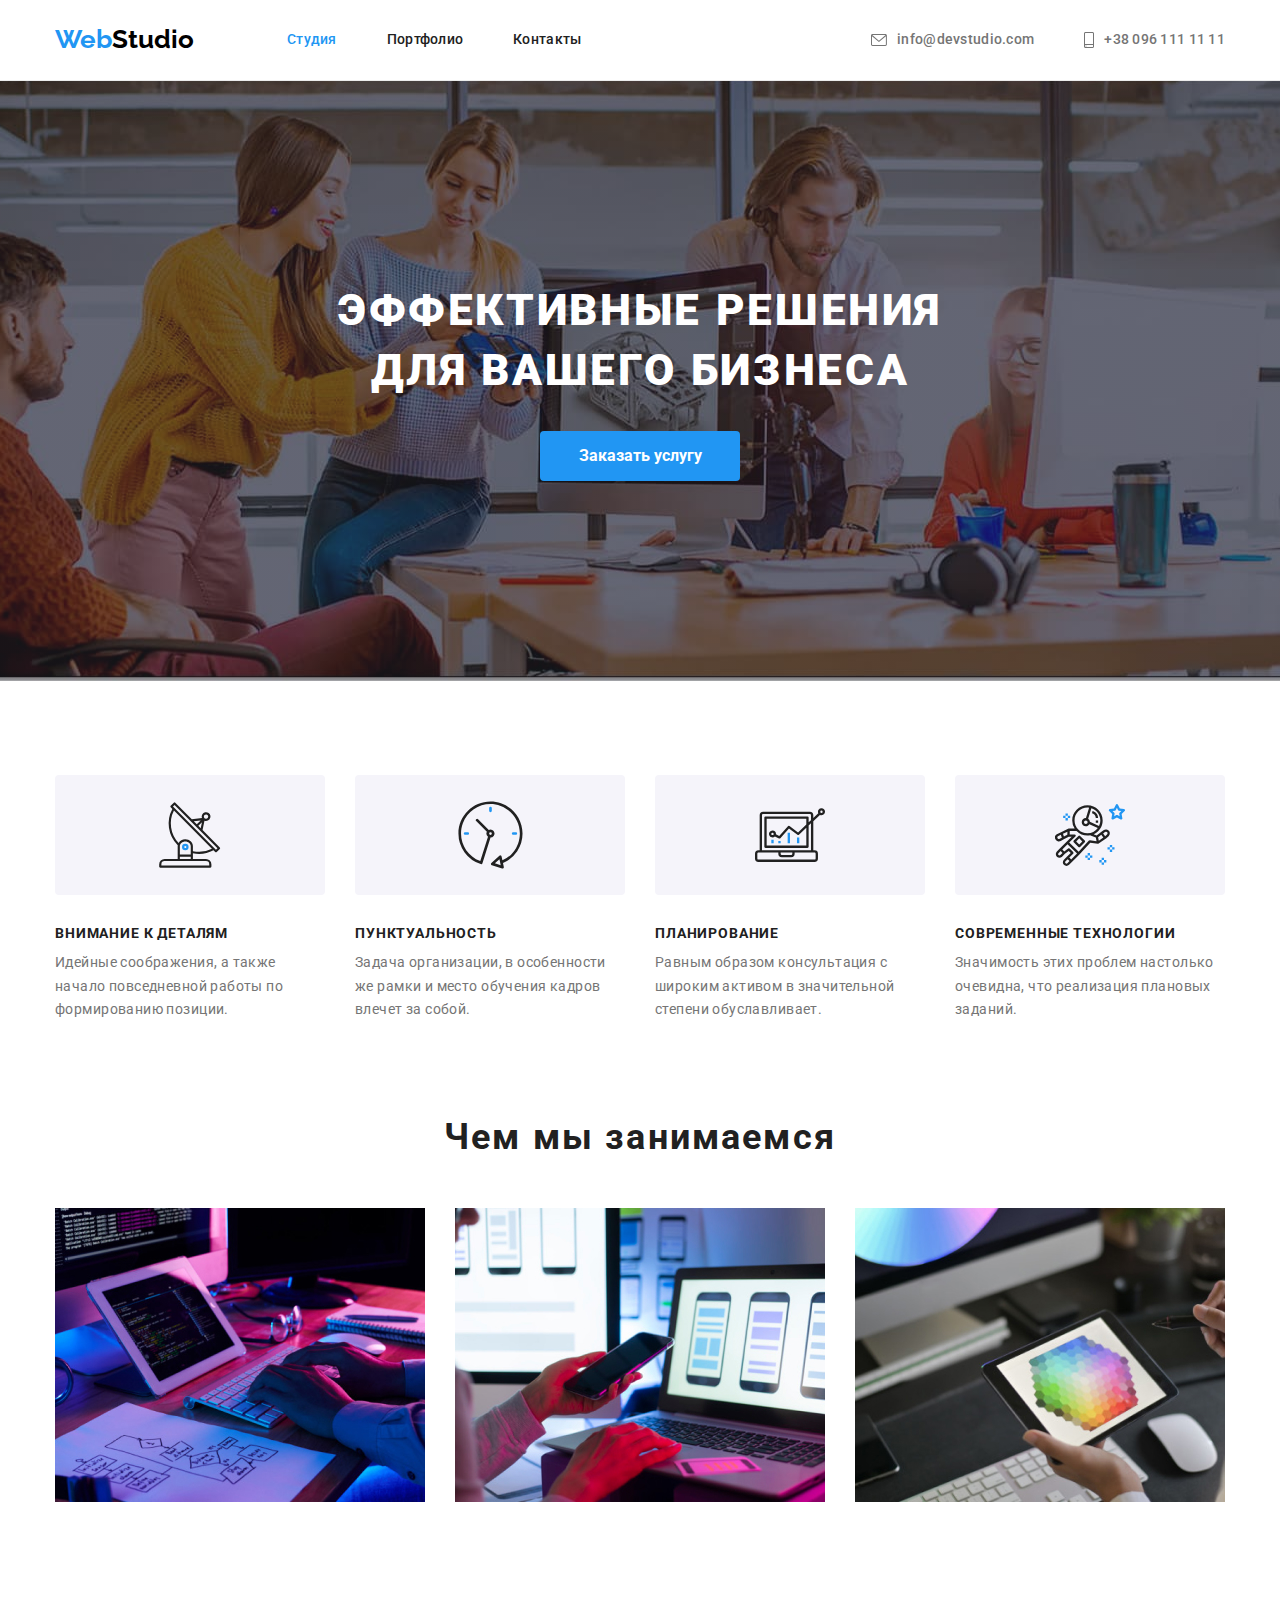
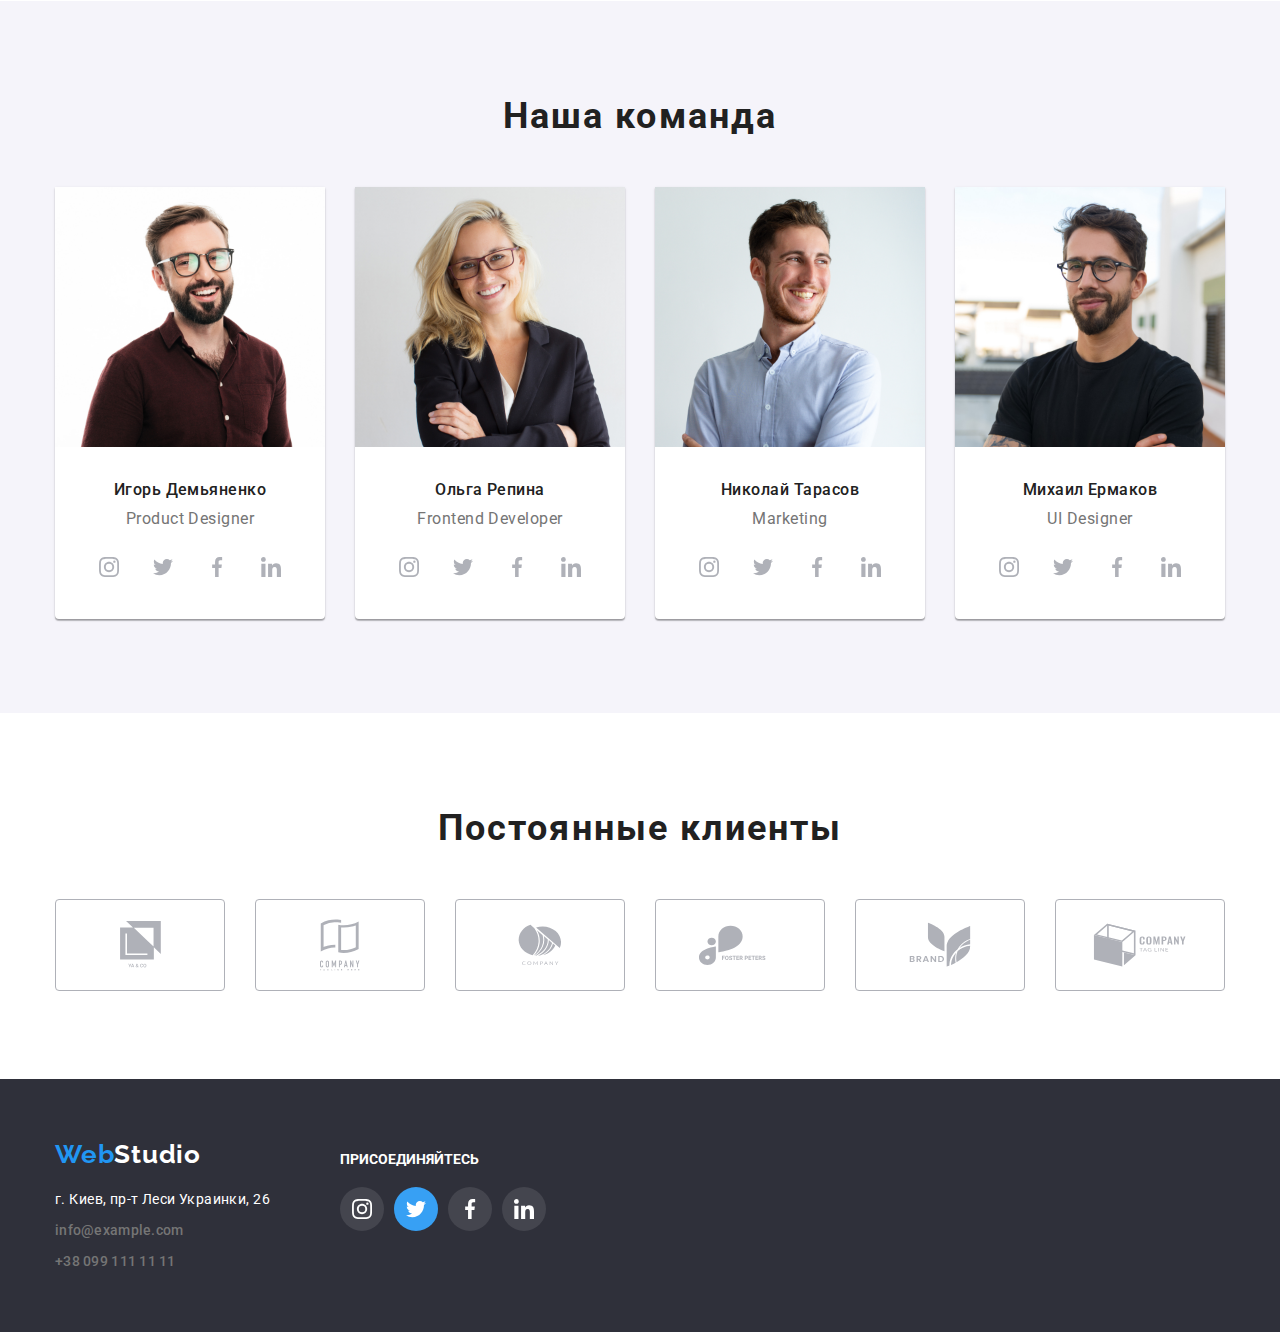
==== commit f6119141: "Готово" ====
--- a/index.html
+++ b/index.html
@@ -407,49 +407,50 @@
                 <h2 class="clients-heading">Постоянные клиенты</h2>
                 <ul class="clients-list">
                     <li class="clients-list-item">
-                        <button href="#" class="client-link" aria-label="client-1">
+                        
+                        <a href="#" class="client-link" aria-label="client-1">
                             <svg class="client-icon" width="41px" height="46.7px">
                                 <use
                                     href="./images/symbol-defs2.svg#icon-group-1"
                                 ></use>
                             </svg>
-                        </button>
+                        </a>
                     </li>
-                    <li class="clients-list-item"><button href="#" class="client-link" aria-label="client-2">
+                    <li class="clients-list-item"><a href="#" class="client-link" aria-label="client-2">
                             <svg class="client-icon" width="40px" height="52px">
                                 <use
                                     href="./images/symbol-defs2.svg#icon-group-2"
                                 ></use>
                             </svg>
-                        </button></li>
-                    <li class="clients-list-item"><button href="#" class="client-link" aria-label="client-3">
+                        </a></li>
+                    <li class="clients-list-item"><a href="#" class="client-link" aria-label="client-3">
                             <svg class="client-icon" width="43.5px" height="41.2px">
                                 <use
                                     href="./images/symbol-defs2.svg#icon-group-3"
                                 ></use>
                             </svg>
-                        </button></li>
-                    <li class="clients-list-item"><button href="#" class="client-link" aria-label="client-4">
+                        </a></li>
+                    <li class="clients-list-item"><a href="#" class="client-link" aria-label="client-4">
                             <svg class="client-icon" width="84.4px" height="40.6">
                                 <use
                                     href="./images/symbol-defs2.svg#icon-group-4"
                                 ></use>
                             </svg>
-                        </button></li>
-                    <li class="clients-list-item"><button href="#" class="client-link" aria-label="client-5">
+                        </a></li>
+                    <li class="clients-list-item"><a href="#" class="client-link" aria-label="client-5">
                             <svg class="client-icon" width="62.5px" height="45.4px">
                                 <use
                                     href="./images/symbol-defs2.svg#icon-group-5"
                                 ></use>
                             </svg>
-                        </button></li>
-                    <li class="clients-list-item"><button href="#" class="client-link" aria-label="client-6">
+                        </a></li>
+                    <li class="clients-list-item"><a href="#" class="client-link" aria-label="client-6">
                             <svg class="client-icon" width="93.8px" height="43.9">
                                 <use
                                     href="./images/symbol-defs2.svg#icon-group-6"
                                 ></use>
                             </svg>
-                        </button></li>
+                        </a></li>
                 </ul>
                 </div>
             </section>
--- a/css/styles.css
+++ b/css/styles.css
@@ -418,29 +418,35 @@
     margin: 0px;
 }
 
+.clients-list-item + .clients-list-item {
+    margin-left: 30px;
+}
+
+.clients-list-item {
+    padding: 0px;
+    border: 1px solid #afb1b8;
+    border-radius: 4px;
+}
+.client-link {
+    box-sizing: border-box;
+    width: 168px;
+    height: 90px;
+    padding: 0px;
+    display: flex;
+    justify-content: center;
+    align-items: center;
+}
+
 .client-icon {
     fill: #afb1b8;
 }
-.clients-list-item + .clients-list-item {
-    margin-left: 30px;
-}
-.clients-list-item {
-    padding: 0px;
-}
-.client-link {
-    width: 170px;
-    height: 92px;
-    padding: 0px;
-    background-color: var(--body-backgrownd);
-    border-color: #afb1b8;
-    border-width: 1px;
-    border-radius: 4px;
-}
-.client-link:hover {
+
+.clients-list-item:hover {
     border-color: var(--accent-color);
     cursor: pointer;
 }
-.client-icon:hover {
+
+.clients-list-item:hover .client-icon {
     fill: var(--accent-color);
 }
 
@@ -474,7 +480,7 @@
     flex-direction: column;
 }
 .text .footer-contacts-nav:last-child {
-    padding-bottom: 0px;
+    margin-bottom: 0px;
 }
 .text .footer-contacts-nav:first-child {
     margin-top: 20px;
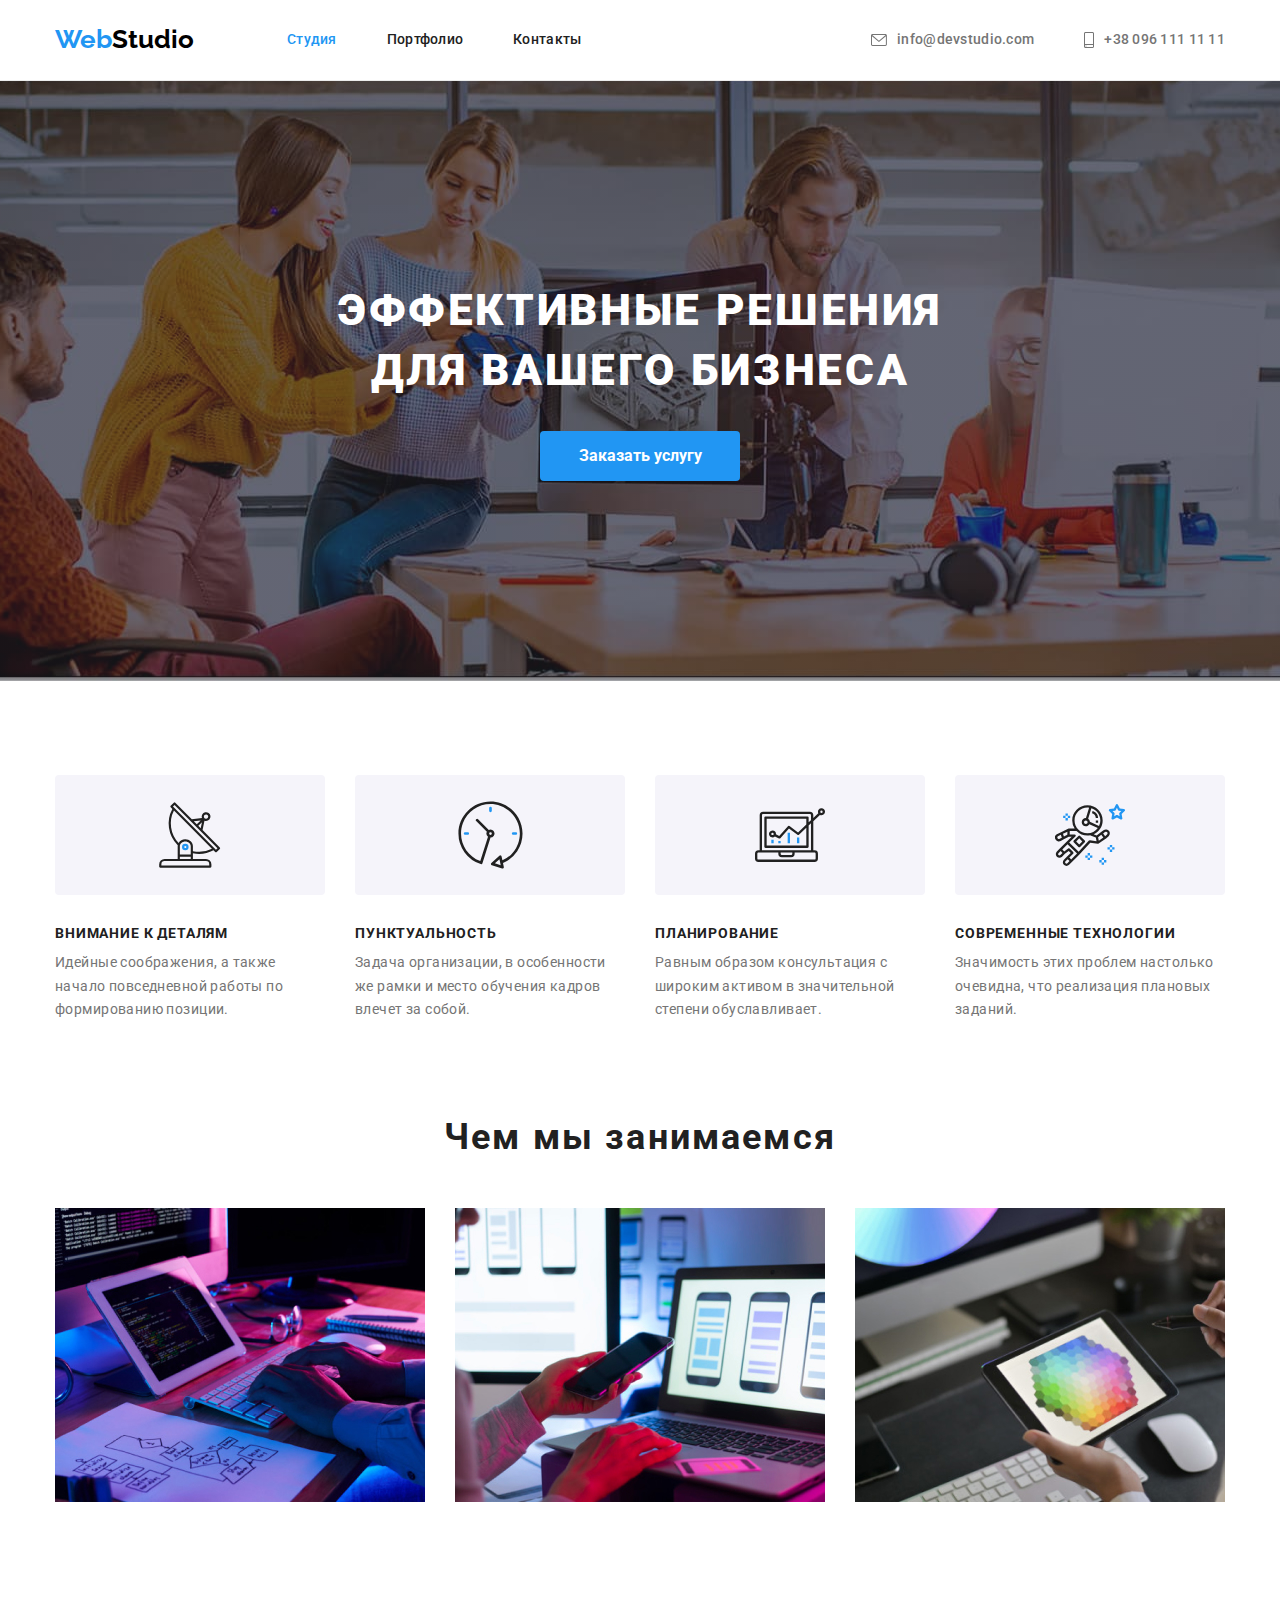
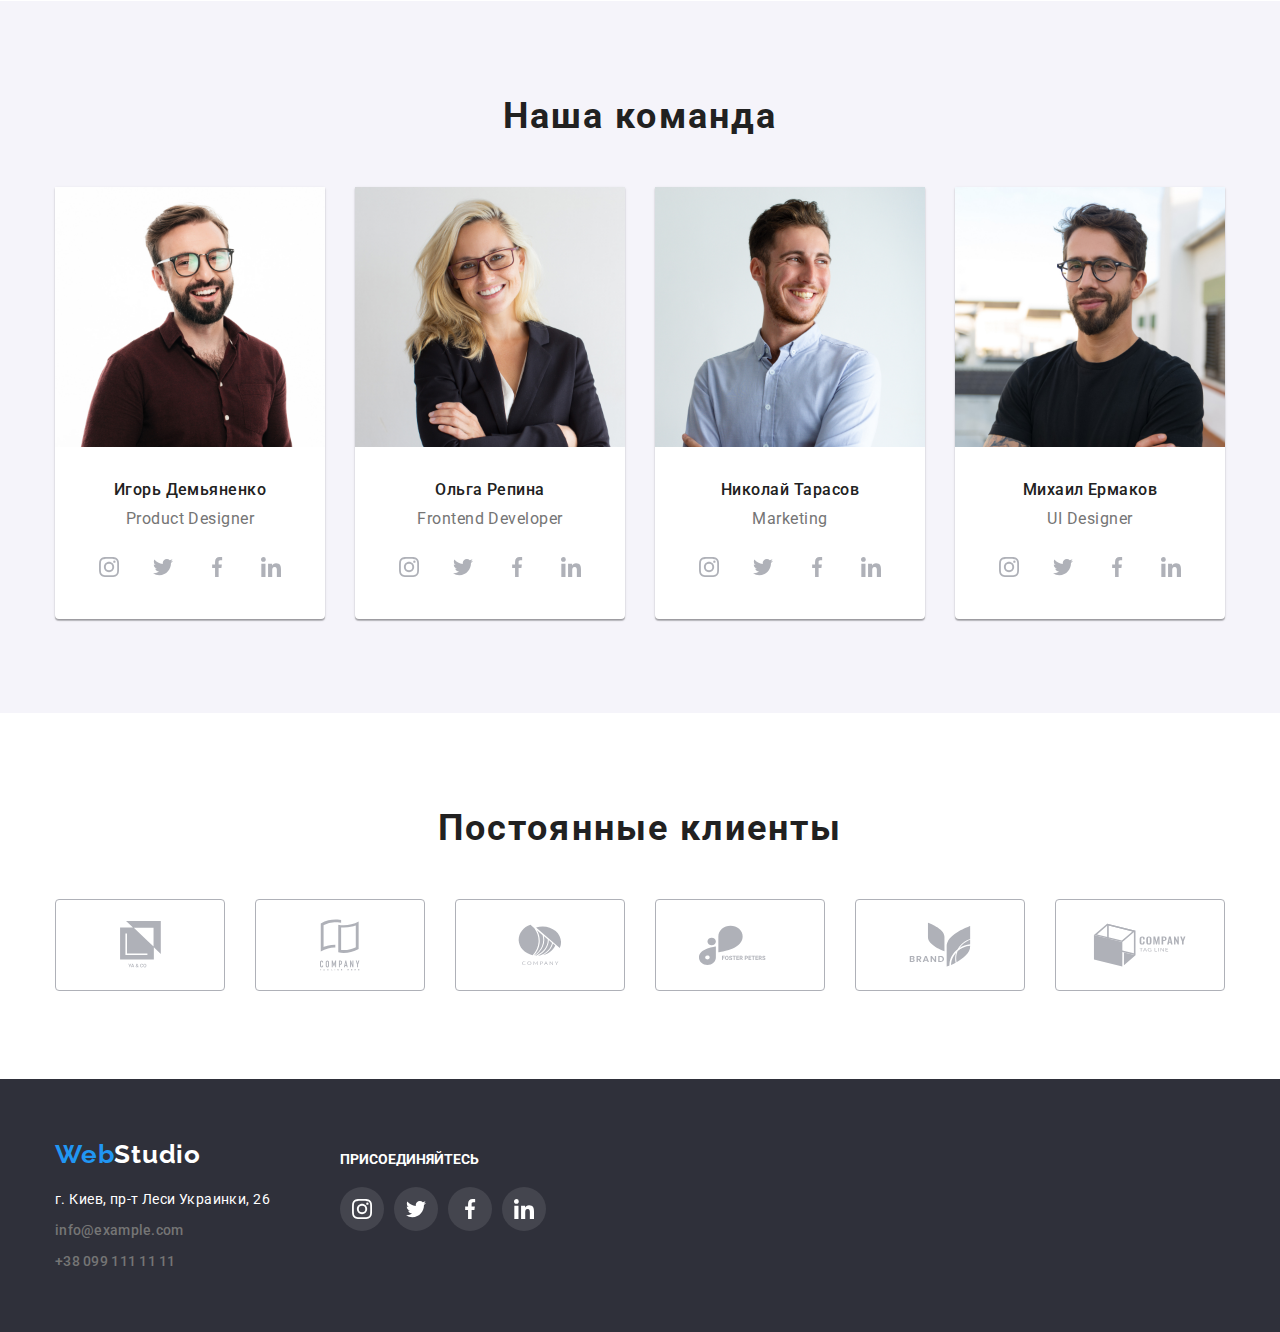
==== commit 0d29d988: "Пофіксив валідність" ====
--- a/index.html
+++ b/index.html
@@ -40,14 +40,30 @@
                     </ul>
                     <ul class="contacts-nav">
                         <li class="contacts-item">
-                            <a href="mailto:info@devstudio.com" class="contacts-nav-link" aria-label="mailto"
-                                ><svg class="contacts-nav-icon-mailto"><use href="./images/symbol-defs2.svg#icon-envelope"></svg>
+                            <a
+                                href="mailto:info@devstudio.com"
+                                class="contacts-nav-link"
+                                aria-label="mailto"
+                                ><svg class="contacts-nav-icon-mailto">
+                                    <use
+                                        href="./images/icons.svg#icon-envelope"
+                                    ></use>
+                                </svg>
                                 info@devstudio.com</a
                             >
                         </li>
                         <li class="contacts-item">
-                            <a href="tel:+380961111111" class="contacts-nav-link" aria-label="phonenumber">
-                                <svg class="contacts-nav-icon-phonenumber"><use href="./images/symbol-defs2.svg#icon-smartphone"></svg>+38 096 111 11 11</a>
+                            <a
+                                href="tel:+380961111111"
+                                class="contacts-nav-link"
+                                aria-label="phonenumber"
+                            >
+                                <svg class="contacts-nav-icon-phonenumber">
+                                    <use
+                                        href="./images/icons.svg#icon-smartphone"
+                                    ></use></svg
+                                >+38 096 111 11 11</a
+                            >
                         </li>
                     </ul>
                 </nav>
@@ -71,10 +87,11 @@
                         <li class="properties-item">
                             <div class="properties-details">
                                 <div class="properties-logo">
-                                    <svg class="properties-icon" width="65.3px" hight="70px">
-                                            <use
-                                            href="./images/symbol-defs2.svg#icon-antenna-1">
-                                        </svg>                                    
+                                    <svg class="properties-icon" width="65.3px">
+                                        <use
+                                            href="./images/icons.svg#icon-antenna-1"
+                                        ></use>
+                                    </svg>
                                 </div>
                                 <h2 class="properties-section-title">
                                     ВНИМАНИЕ К ДЕТАЛЯМ
@@ -88,10 +105,11 @@
                         <li class="properties-item">
                             <div class="properties-details">
                                 <div class="properties-logo">
-                                    <svg class="properties-icon" width="67px" hight="70px">
-                                            <use
-                                            href="./images/symbol-defs2.svg#icon-clock-1">
-                                        </svg>                                    
+                                    <svg class="properties-icon" width="67px">
+                                        <use
+                                            href="./images/icons.svg#icon-clock-1"
+                                        ></use>
+                                    </svg>
                                 </div>
                                 <h2 class="properties-section-title">
                                     ПУНКТУАЛЬНОСТЬ
@@ -105,10 +123,11 @@
                         <li class="properties-item">
                             <div class="properties-details">
                                 <div class="properties-logo">
-                                    <svg class="properties-icon" width="70px" hight="53.7px">
-                                            <use
-                                            href="./images/symbol-defs2.svg#icon-diagram-1">
-                                        </svg>                                    
+                                    <svg class="properties-icon" width="70px">
+                                        <use
+                                            href="./images/icons.svg#icon-diagram-1"
+                                        ></use>
+                                    </svg>
                                 </div>
                                 <h2 class="properties-section-title">
                                     ПЛАНИРОВАНИЕ
@@ -123,10 +142,11 @@
                         <li class="properties-item">
                             <div class="properties-details">
                                 <div class="properties-logo">
-                                    <svg class="properties-icon" width="70px" hight="70px">
-                                            <use
-                                            href="./images/symbol-defs2.svg#icon-astronaut-1">
-                                        </svg>                                    
+                                    <svg class="properties-icon" width="70px">
+                                        <use
+                                            href="./images/icons.svg#icon-astronaut-1"
+                                        ></use>
+                                    </svg>
                                 </div>
                                 <h2 class="properties-section-title">
                                     СОВРЕМЕННЫЕ ТЕХНОЛОГИИ
@@ -195,40 +215,50 @@
                                     >
                                         <svg class="co-worker-sotial-icon">
                                             <use
-                                            href="./images/symbol-defs2.svg#icon-instagram">
-                                        </svg>
-                                    </a>
-                                </li>
-                                <li class="co-worker-sotials-item"> <a
+                                                href="./images/icons.svg#icon-instagram"
+                                            ></use>
+                                        </svg>
+                                    </a>
+                                </li>
+                                <li class="co-worker-sotials-item">
+                                    <a
                                         href="#"
                                         class="co-worker-sotials-link"
                                         aria-label="twitter"
                                     >
                                         <svg class="co-worker-sotial-icon">
                                             <use
-                                            href="./images/symbol-defs2.svg#icon-twitter">
-                                        </svg>
-                                    </a></li>
-                                <li class="co-worker-sotials-item"><a
+                                                href="./images/icons.svg#icon-twitter"
+                                            ></use>
+                                        </svg>
+                                    </a>
+                                </li>
+                                <li class="co-worker-sotials-item">
+                                    <a
                                         href="#"
                                         class="co-worker-sotials-link"
                                         aria-label="facebook"
                                     >
                                         <svg class="co-worker-sotial-icon">
                                             <use
-                                            href="./images/symbol-defs2.svg#icon-facebook">
-                                        </svg>
-                                    </a></li>
-                                <li class="co-worker-sotials-item"><a
+                                                href="./images/icons.svg#icon-facebook"
+                                            ></use>
+                                        </svg>
+                                    </a>
+                                </li>
+                                <li class="co-worker-sotials-item">
+                                    <a
                                         href="#"
                                         class="co-worker-sotials-link"
                                         aria-label="linkedin"
                                     >
                                         <svg class="co-worker-sotial-icon">
                                             <use
-                                            href="./images/symbol-defs2.svg#icon-linkedin">
-                                        </svg>
-                                    </a></li>
+                                                href="./images/icons.svg#icon-linkedin"
+                                            ></use>
+                                        </svg>
+                                    </a>
+                                </li>
                             </ul>
                         </li>
                         <li class="co-worker">
@@ -251,40 +281,50 @@
                                     >
                                         <svg class="co-worker-sotial-icon">
                                             <use
-                                            href="./images/symbol-defs2.svg#icon-instagram">
-                                        </svg>
-                                    </a>
-                                </li>
-                                <li class="co-worker-sotials-item"> <a
+                                                href="./images/icons.svg#icon-instagram"
+                                            ></use>
+                                        </svg>
+                                    </a>
+                                </li>
+                                <li class="co-worker-sotials-item">
+                                    <a
                                         href="#"
                                         class="co-worker-sotials-link"
                                         aria-label="twitter"
                                     >
                                         <svg class="co-worker-sotial-icon">
                                             <use
-                                            href="./images/symbol-defs2.svg#icon-twitter">
-                                        </svg>
-                                    </a></li>
-                                <li class="co-worker-sotials-item"><a
+                                                href="./images/icons.svg#icon-twitter"
+                                            ></use>
+                                        </svg>
+                                    </a>
+                                </li>
+                                <li class="co-worker-sotials-item">
+                                    <a
                                         href="#"
                                         class="co-worker-sotials-link"
                                         aria-label="facebook"
                                     >
                                         <svg class="co-worker-sotial-icon">
                                             <use
-                                            href="./images/symbol-defs2.svg#icon-facebook">
-                                        </svg>
-                                    </a></li>
-                                <li class="co-worker-sotials-item"><a
+                                                href="./images/icons.svg#icon-facebook"
+                                            ></use>
+                                        </svg>
+                                    </a>
+                                </li>
+                                <li class="co-worker-sotials-item">
+                                    <a
                                         href="#"
                                         class="co-worker-sotials-link"
                                         aria-label="linkedin"
                                     >
                                         <svg class="co-worker-sotial-icon">
                                             <use
-                                            href="./images/symbol-defs2.svg#icon-linkedin">
-                                        </svg>
-                                    </a></li>
+                                                href="./images/icons.svg#icon-linkedin"
+                                            ></use>
+                                        </svg>
+                                    </a>
+                                </li>
                             </ul>
                         </li>
                         <li class="co-worker">
@@ -307,40 +347,50 @@
                                     >
                                         <svg class="co-worker-sotial-icon">
                                             <use
-                                            href="./images/symbol-defs2.svg#icon-instagram">
-                                        </svg>
-                                    </a>
-                                </li>
-                                <li class="co-worker-sotials-item"> <a
+                                                href="./images/icons.svg#icon-instagram"
+                                            ></use>
+                                        </svg>
+                                    </a>
+                                </li>
+                                <li class="co-worker-sotials-item">
+                                    <a
                                         href="#"
                                         class="co-worker-sotials-link"
                                         aria-label="twitter"
                                     >
                                         <svg class="co-worker-sotial-icon">
                                             <use
-                                            href="./images/symbol-defs2.svg#icon-twitter">
-                                        </svg>
-                                    </a></li>
-                                <li class="co-worker-sotials-item"><a
+                                                href="./images/icons.svg#icon-twitter"
+                                            ></use>
+                                        </svg>
+                                    </a>
+                                </li>
+                                <li class="co-worker-sotials-item">
+                                    <a
                                         href="#"
                                         class="co-worker-sotials-link"
                                         aria-label="facebook"
                                     >
                                         <svg class="co-worker-sotial-icon">
                                             <use
-                                            href="./images/symbol-defs2.svg#icon-facebook">
-                                        </svg>
-                                    </a></li>
-                                <li class="co-worker-sotials-item"><a
+                                                href="./images/icons.svg#icon-facebook"
+                                            ></use>
+                                        </svg>
+                                    </a>
+                                </li>
+                                <li class="co-worker-sotials-item">
+                                    <a
                                         href="#"
                                         class="co-worker-sotials-link"
                                         aria-label="linkedin"
                                     >
                                         <svg class="co-worker-sotial-icon">
                                             <use
-                                            href="./images/symbol-defs2.svg#icon-linkedin">
-                                        </svg>
-                                    </a></li>
+                                                href="./images/icons.svg#icon-linkedin"
+                                            ></use>
+                                        </svg>
+                                    </a>
+                                </li>
                             </ul>
                         </li>
                         <li class="co-worker">
@@ -363,40 +413,50 @@
                                     >
                                         <svg class="co-worker-sotial-icon">
                                             <use
-                                            href="./images/symbol-defs2.svg#icon-instagram">
-                                        </svg>
-                                    </a>
-                                </li>
-                                <li class="co-worker-sotials-item"> <a
+                                                href="./images/icons.svg#icon-instagram"
+                                            ></use>
+                                        </svg>
+                                    </a>
+                                </li>
+                                <li class="co-worker-sotials-item">
+                                    <a
                                         href="#"
                                         class="co-worker-sotials-link"
                                         aria-label="twitter"
                                     >
                                         <svg class="co-worker-sotial-icon">
                                             <use
-                                            href="./images/symbol-defs2.svg#icon-twitter">
-                                        </svg>
-                                    </a></li>
-                                <li class="co-worker-sotials-item"><a
+                                                href="./images/icons.svg#icon-twitter"
+                                            ></use>
+                                        </svg>
+                                    </a>
+                                </li>
+                                <li class="co-worker-sotials-item">
+                                    <a
                                         href="#"
                                         class="co-worker-sotials-link"
                                         aria-label="facebook"
                                     >
                                         <svg class="co-worker-sotial-icon">
                                             <use
-                                            href="./images/symbol-defs2.svg#icon-facebook">
-                                        </svg>
-                                    </a></li>
-                                <li class="co-worker-sotials-item"><a
+                                                href="./images/icons.svg#icon-facebook"
+                                            ></use>
+                                        </svg>
+                                    </a>
+                                </li>
+                                <li class="co-worker-sotials-item">
+                                    <a
                                         href="#"
                                         class="co-worker-sotials-link"
                                         aria-label="linkedin"
                                     >
                                         <svg class="co-worker-sotial-icon">
                                             <use
-                                            href="./images/symbol-defs2.svg#icon-linkedin">
-                                        </svg>
-                                    </a></li>
+                                                href="./images/icons.svg#icon-linkedin"
+                                            ></use>
+                                        </svg>
+                                    </a>
+                                </li>
                             </ul>
                         </li>
                     </ul>
@@ -404,130 +464,199 @@
             </section>
             <section class="clients">
                 <div class="container">
-                <h2 class="clients-heading">Постоянные клиенты</h2>
-                <ul class="clients-list">
-                    <li class="clients-list-item">
-                        
-                        <a href="#" class="client-link" aria-label="client-1">
-                            <svg class="client-icon" width="41px" height="46.7px">
-                                <use
-                                    href="./images/symbol-defs2.svg#icon-group-1"
-                                ></use>
-                            </svg>
-                        </a>
-                    </li>
-                    <li class="clients-list-item"><a href="#" class="client-link" aria-label="client-2">
-                            <svg class="client-icon" width="40px" height="52px">
-                                <use
-                                    href="./images/symbol-defs2.svg#icon-group-2"
-                                ></use>
-                            </svg>
-                        </a></li>
-                    <li class="clients-list-item"><a href="#" class="client-link" aria-label="client-3">
-                            <svg class="client-icon" width="43.5px" height="41.2px">
-                                <use
-                                    href="./images/symbol-defs2.svg#icon-group-3"
-                                ></use>
-                            </svg>
-                        </a></li>
-                    <li class="clients-list-item"><a href="#" class="client-link" aria-label="client-4">
-                            <svg class="client-icon" width="84.4px" height="40.6">
-                                <use
-                                    href="./images/symbol-defs2.svg#icon-group-4"
-                                ></use>
-                            </svg>
-                        </a></li>
-                    <li class="clients-list-item"><a href="#" class="client-link" aria-label="client-5">
-                            <svg class="client-icon" width="62.5px" height="45.4px">
-                                <use
-                                    href="./images/symbol-defs2.svg#icon-group-5"
-                                ></use>
-                            </svg>
-                        </a></li>
-                    <li class="clients-list-item"><a href="#" class="client-link" aria-label="client-6">
-                            <svg class="client-icon" width="93.8px" height="43.9">
-                                <use
-                                    href="./images/symbol-defs2.svg#icon-group-6"
-                                ></use>
-                            </svg>
-                        </a></li>
-                </ul>
+                    <h2 class="clients-heading">Постоянные клиенты</h2>
+                    <ul class="clients-list">
+                        <li class="clients-list-item">
+                            <a
+                                href="#"
+                                class="client-link"
+                                aria-label="client-1"
+                            >
+                                <svg
+                                    class="client-icon"
+                                    width="41px"
+                                    height="46.7px"
+                                >
+                                    <use
+                                        href="./images/icons.svg#icon-group-1"
+                                    ></use>
+                                </svg>
+                            </a>
+                        </li>
+                        <li class="clients-list-item">
+                            <a
+                                href="#"
+                                class="client-link"
+                                aria-label="client-2"
+                            >
+                                <svg
+                                    class="client-icon"
+                                    width="40px"
+                                    height="52px"
+                                >
+                                    <use
+                                        href="./images/icons.svg#icon-group-2"
+                                    ></use>
+                                </svg>
+                            </a>
+                        </li>
+                        <li class="clients-list-item">
+                            <a
+                                href="#"
+                                class="client-link"
+                                aria-label="client-3"
+                            >
+                                <svg
+                                    class="client-icon"
+                                    width="43.5px"
+                                    height="41.2px"
+                                >
+                                    <use
+                                        href="./images/icons.svg#icon-group-3"
+                                    ></use>
+                                </svg>
+                            </a>
+                        </li>
+                        <li class="clients-list-item">
+                            <a
+                                href="#"
+                                class="client-link"
+                                aria-label="client-4"
+                            >
+                                <svg
+                                    class="client-icon"
+                                    width="84.4px"
+                                    height="40.6"
+                                >
+                                    <use
+                                        href="./images/icons.svg#icon-group-4"
+                                    ></use>
+                                </svg>
+                            </a>
+                        </li>
+                        <li class="clients-list-item">
+                            <a
+                                href="#"
+                                class="client-link"
+                                aria-label="client-5"
+                            >
+                                <svg
+                                    class="client-icon"
+                                    width="62.5px"
+                                    height="45.4px"
+                                >
+                                    <use
+                                        href="./images/icons.svg#icon-group-5"
+                                    ></use>
+                                </svg>
+                            </a>
+                        </li>
+                        <li class="clients-list-item">
+                            <a
+                                href="#"
+                                class="client-link"
+                                aria-label="client-6"
+                            >
+                                <svg
+                                    class="client-icon"
+                                    width="93.8px"
+                                    height="43.9"
+                                >
+                                    <use
+                                        href="./images/icons.svg#icon-group-6"
+                                    ></use>
+                                </svg>
+                            </a>
+                        </li>
+                    </ul>
                 </div>
             </section>
         </main>
         <footer class="page-footer">
             <div class="container">
                 <div class="for-flex">
-                <div class="footer-decoration">
-                    <a href="./index.html" class="logo"
-                        ><span class="accent">Web</span>Studio</a
-                    >
+                    <div class="footer-decoration">
+                        <a href="./index.html" class="logo"
+                            ><span class="accent">Web</span>Studio</a
+                        >
 
-                    <address class="text">
-                        <p class="footer-contacts-nav">
-                            г. Киев, пр-т Леси Украинки, 26  
-                        </p>
+                        <address class="text">
+                            <p class="footer-contacts-nav">
+                                г. Киев, пр-т Леси Украинки, 26
+                            </p>
 
-                        <p class="footer-contacts-nav">
-                            <a class="nav-link" href="mailto:info@example.com"
-                                >info@example.com</a
-                            >
-                        </p>
+                            <p class="footer-contacts-nav">
+                                <a
+                                    class="nav-link"
+                                    href="mailto:info@example.com"
+                                    >info@example.com</a
+                                >
+                            </p>
 
-                        <p class="footer-contacts-nav">
-                            <a class="nav-link" href="tel:+380961111111"
-                                >+38 099 111 11 11</a
-                            >
-                        </p>
-                    </address>
-                </div>
-                <div class="footer-sotials">
-                    <h2 class="footer-sotials-heading">ПРИСОЕДИНЯЙТЕСЬ</h2>
-                    <ul class="footer-sotials-list">
-                                <li class="footer-sotials-list-item">
-                                    <a
-                                        href="#"
-                                        class="footer-sotials-link"
-                                        aria-label="instagram"
-                                    >
-                                        <svg class="footer-sotial-icon">
-                                            <use
-                                            href="./images/symbol-defs2.svg#icon-instagram">
-                                        </svg>
-                                    </a>
-                                </li>
-                                <li class="footer-sotials-list-item"> <a
-                                        href="#"
-                                        class="footer-sotials-link"
-                                        aria-label="twitter"
-                                    >
-                                        <svg class="footer-sotial-icon">
-                                            <use
-                                            href="./images/symbol-defs2.svg#icon-twitter">
-                                        </svg>
-                                    </a></li>
-                                <li class="footer-sotials-list-item"><a
-                                        href="#"
-                                        class="footer-sotials-link"
-                                        aria-label="facebook"
-                                    >
-                                        <svg class="footer-sotial-icon">
-                                            <use
-                                            href="./images/symbol-defs2.svg#icon-facebook">
-                                        </svg>
-                                    </a></li>
-                                <li class="footer-sotials-list-item"><a
-                                        href="#"
-                                        class="footer-sotials-link"
-                                        aria-label="linkedin"
-                                    >
-                                        <svg class="footer-sotial-icon">
-                                            <use
-                                            href="./images/symbol-defs2.svg#icon-linkedin">
-                                        </svg>
-                                    </a></li>
-                            </ul>                    
-                </div>
+                            <p class="footer-contacts-nav">
+                                <a class="nav-link" href="tel:+380961111111"
+                                    >+38 099 111 11 11</a
+                                >
+                            </p>
+                        </address>
+                    </div>
+                    <div class="footer-sotials">
+                        <h2 class="footer-sotials-heading">ПРИСОЕДИНЯЙТЕСЬ</h2>
+                        <ul class="footer-sotials-list">
+                            <li class="footer-sotials-list-item">
+                                <a
+                                    href="#"
+                                    class="footer-sotials-link"
+                                    aria-label="instagram"
+                                >
+                                    <svg class="footer-sotial-icon">
+                                        <use
+                                            href="./images/icons.svg#icon-instagram"
+                                        ></use>
+                                    </svg>
+                                </a>
+                            </li>
+                            <li class="footer-sotials-list-item">
+                                <a
+                                    href="#"
+                                    class="footer-sotials-link"
+                                    aria-label="twitter"
+                                >
+                                    <svg class="footer-sotial-icon">
+                                        <use
+                                            href="./images/icons.svg#icon-twitter"
+                                        ></use>
+                                    </svg>
+                                </a>
+                            </li>
+                            <li class="footer-sotials-list-item">
+                                <a
+                                    href="#"
+                                    class="footer-sotials-link"
+                                    aria-label="facebook"
+                                >
+                                    <svg class="footer-sotial-icon">
+                                        <use
+                                            href="./images/icons.svg#icon-facebook"
+                                        ></use>
+                                    </svg>
+                                </a>
+                            </li>
+                            <li class="footer-sotials-list-item">
+                                <a
+                                    href="#"
+                                    class="footer-sotials-link"
+                                    aria-label="linkedin"
+                                >
+                                    <svg class="footer-sotial-icon">
+                                        <use
+                                            href="./images/icons.svg#icon-linkedin"
+                                        ></use>
+                                    </svg>
+                                </a>
+                            </li>
+                        </ul>
+                    </div>
                 </div>
             </div>
         </footer>
--- a/css/styles.css
+++ b/css/styles.css
@@ -154,7 +154,7 @@
             rgba(47, 48, 58, 0.4),
             rgba(47, 48, 58, 0.4)
         ),
-        url(/images/hero-bgc.jpg);
+        url(../images/hero-bgc.jpg);
     background-repeat: no-repeat;
     background-size: 1600px;
     background-position: center;
@@ -572,7 +572,7 @@
     fill: currentColor;
     color: var(--footer-text-color);
 }
-.footer-sotials-list-item:nth-child(2) {
+.footer-sotials-list-item:hover {
     background-color: var(--accent-color);
     width: 44px;
     height: 44px;
